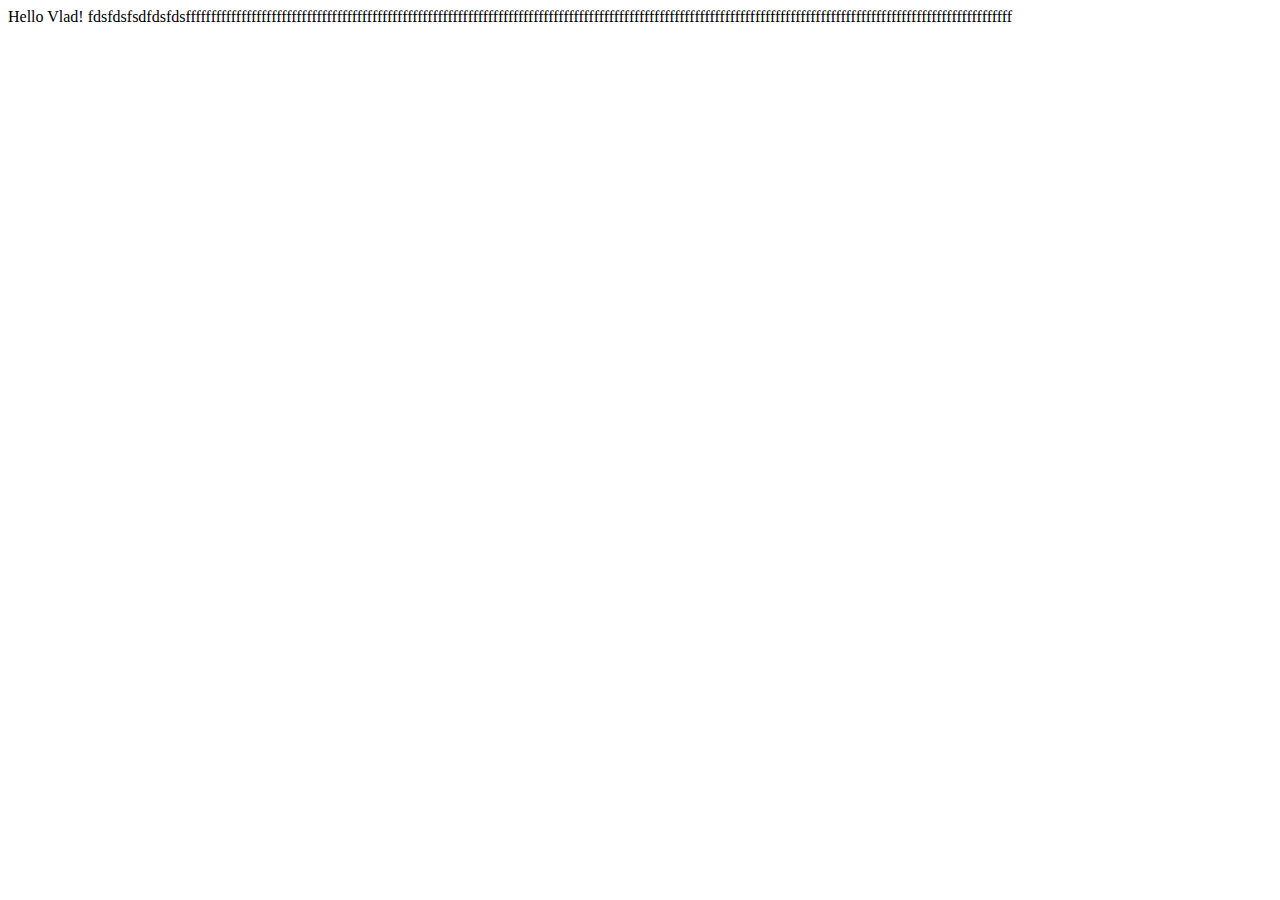
==== index.html @ d3f7b66d "Start" ====
<!DOCTYPE html>
<html lang="en">
  <head>
    <meta charset="UTF-8" />
    <meta name="viewport" content="width=device-width, initial-scale=1.0" />
    <title>Document</title>
  </head>
  <body>
    Hello Vlad!
    fdsfdsfsdfdsfdsffffffffffffffffffffffffffffffffffffffffffffffffffffffffffffffffffffffffffffffffffffffffffffffffffffffffffffffffffffffffffffffffffffffffffffffffffffffffffffffffffff
  </body>
</html>
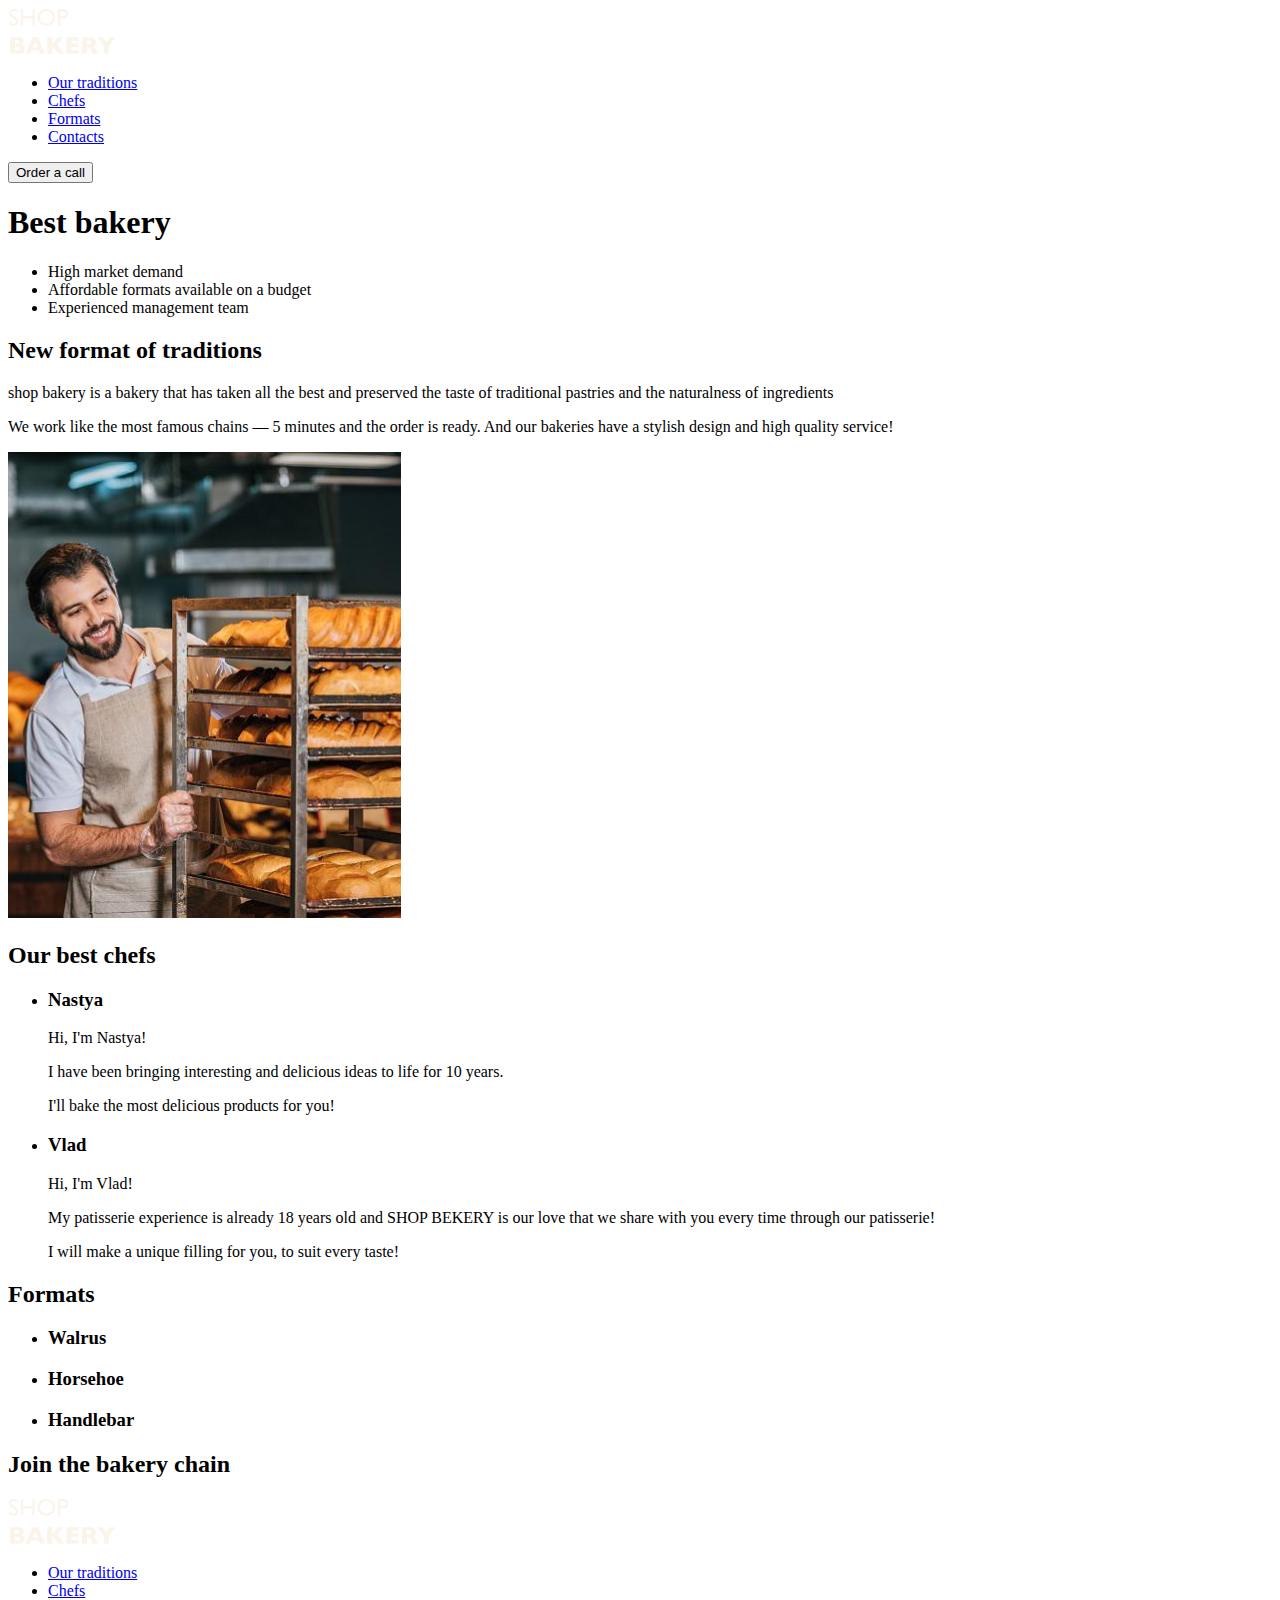
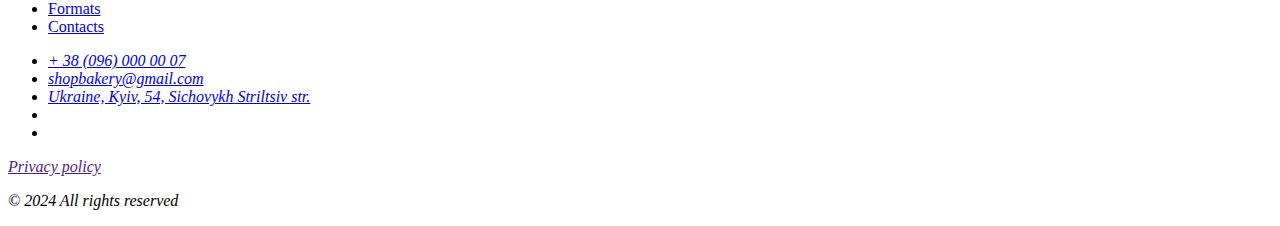
==== commit 48f437a8: "1" ====
--- a/index.html
+++ b/index.html
@@ -2,11 +2,145 @@
 <html lang="en">
   <head>
     <meta charset="UTF-8" />
+    <meta http-equiv="X-UA-Compatible" content="IE=edge" />
     <meta name="viewport" content="width=device-width, initial-scale=1.0" />
-    <title>Document</title>
+    <title>Best bakery</title>
   </head>
   <body>
-    Hello Vlad!
-    fdsfdsfsdfdsfdsffffffffffffffffffffffffffffffffffffffffffffffffffffffffffffffffffffffffffffffffffffffffffffffffffffffffffffffffffffffffffffffffffffffffffffffffffffffffffffffffffff
+    <header>
+      <nav>
+        <a href="#">
+          <img src="./images/logo.svg" alt="Best bakery logo" />
+        </a>
+        <ul>
+          <li><a href="#">Our traditions</a></li>
+          <li><a href="#">Chefs</a></li>
+          <li><a href="#">Formats</a></li>
+          <li><a href="#">Contacts</a></li>
+        </ul>
+      </nav>
+      <button type="button">Order a call</button>
+      <!-- Button order buy -->
+    </header>
+    <main>
+      <section>
+        <h1>Best bakery</h1>
+      </section>
+      <section>
+        <ul>
+          <li>High market demand</li>
+          <li>Affordable formats available on a budget</li>
+          <li>Experienced management team</li>
+        </ul>
+        <h2>New format of traditions</h2>
+        <p>
+          <span>shop bakery</span> is a bakery that has taken all the best and
+          preserved the taste of traditional pastries and the naturalness of
+          ingredients
+        </p>
+        <p>
+          We work like the most famous chains —
+          <span>5 minutes and the order is ready</span>. And our bakeries have a
+          stylish design and high quality service!
+        </p>
+        <img
+          src="./images/baker-man.jpg"
+          alt="A male baker looks at a loaf of bread "
+        />
+      </section>
+      <section>
+        <h2>Our best chefs</h2>
+        <ul>
+          <li>
+            <article>
+              <h3>Nastya</h3>
+              <p>Hi, I'm Nastya!</p>
+              <p>
+                I have been bringing interesting and delicious ideas to life for
+                10 years.
+              </p>
+              <p>I'll bake the most delicious products for you!</p>
+            </article>
+          </li>
+          <li>
+            <article>
+              <h3>Vlad</h3>
+              <p>Hi, I'm Vlad!</p>
+              <p>
+                My patisserie experience is already 18 years old and SHOP BEKERY
+                is our love that we share with you every time through our
+                patisserie!
+              </p>
+              <p>I will make a unique filling for you, to suit every taste!</p>
+            </article>
+          </li>
+        </ul>
+      </section>
+      <section>
+        <h2>Formats</h2>
+        <ul>
+          <li>
+            <article>
+              <h3>Walrus</h3>
+            </article>
+          </li>
+          <li>
+            <article>
+              <h3>Horsehoe</h3>
+            </article>
+          </li>
+          <li>
+            <article>
+              <h3>Handlebar</h3>
+            </article>
+          </li>
+        </ul>
+      </section>
+      <section>
+        <h2>Join the bakery chain</h2>
+      </section>
+      <!-- Maain info -->
+    </main>
+    <footer>
+      <nav>
+        <a href="#">
+          <img src="./images/logo.svg" alt="Best bakery logo" />
+        </a>
+        <ul>
+          <li><a href="#">Our traditions</a></li>
+          <li><a href="#">Chefs</a></li>
+          <li><a href="#">Formats</a></li>
+          <li><a href="#">Contacts</a></li>
+        </ul>
+      </nav>
+      <address>
+        <ul>
+          <li>
+            <a href="tel:+380960000007">+ 38 (096) 000 00 07</a>
+            <!-- tel:+380960000007 сразу звонит на єтот номер -->
+          </li>
+          <li>
+            <a href="mailto:shopbakery@gmail.com">shopbakery@gmail.com</a>
+          </li>
+          <li>
+            <a href="https://maps.app.goo.gl/fdj6jaTAyg9wfr3G6" target="_blank"
+              >Ukraine, Kyiv, 54, Sichovykh Striltsiv str.
+            </a>
+          </li>
+          <li>
+            <a href="#">
+              <!-- facebook -->
+            </a>
+          </li>
+          <li>
+            <a href="#">
+              <!-- Instagram -->
+            </a>
+          </li>
+        </ul>
+        <a href="" target="_blank">Privacy policy</a>
+        <p>© 2024 All rights reserved</p>
+      </address>
+    </footer>
   </body>
 </html>
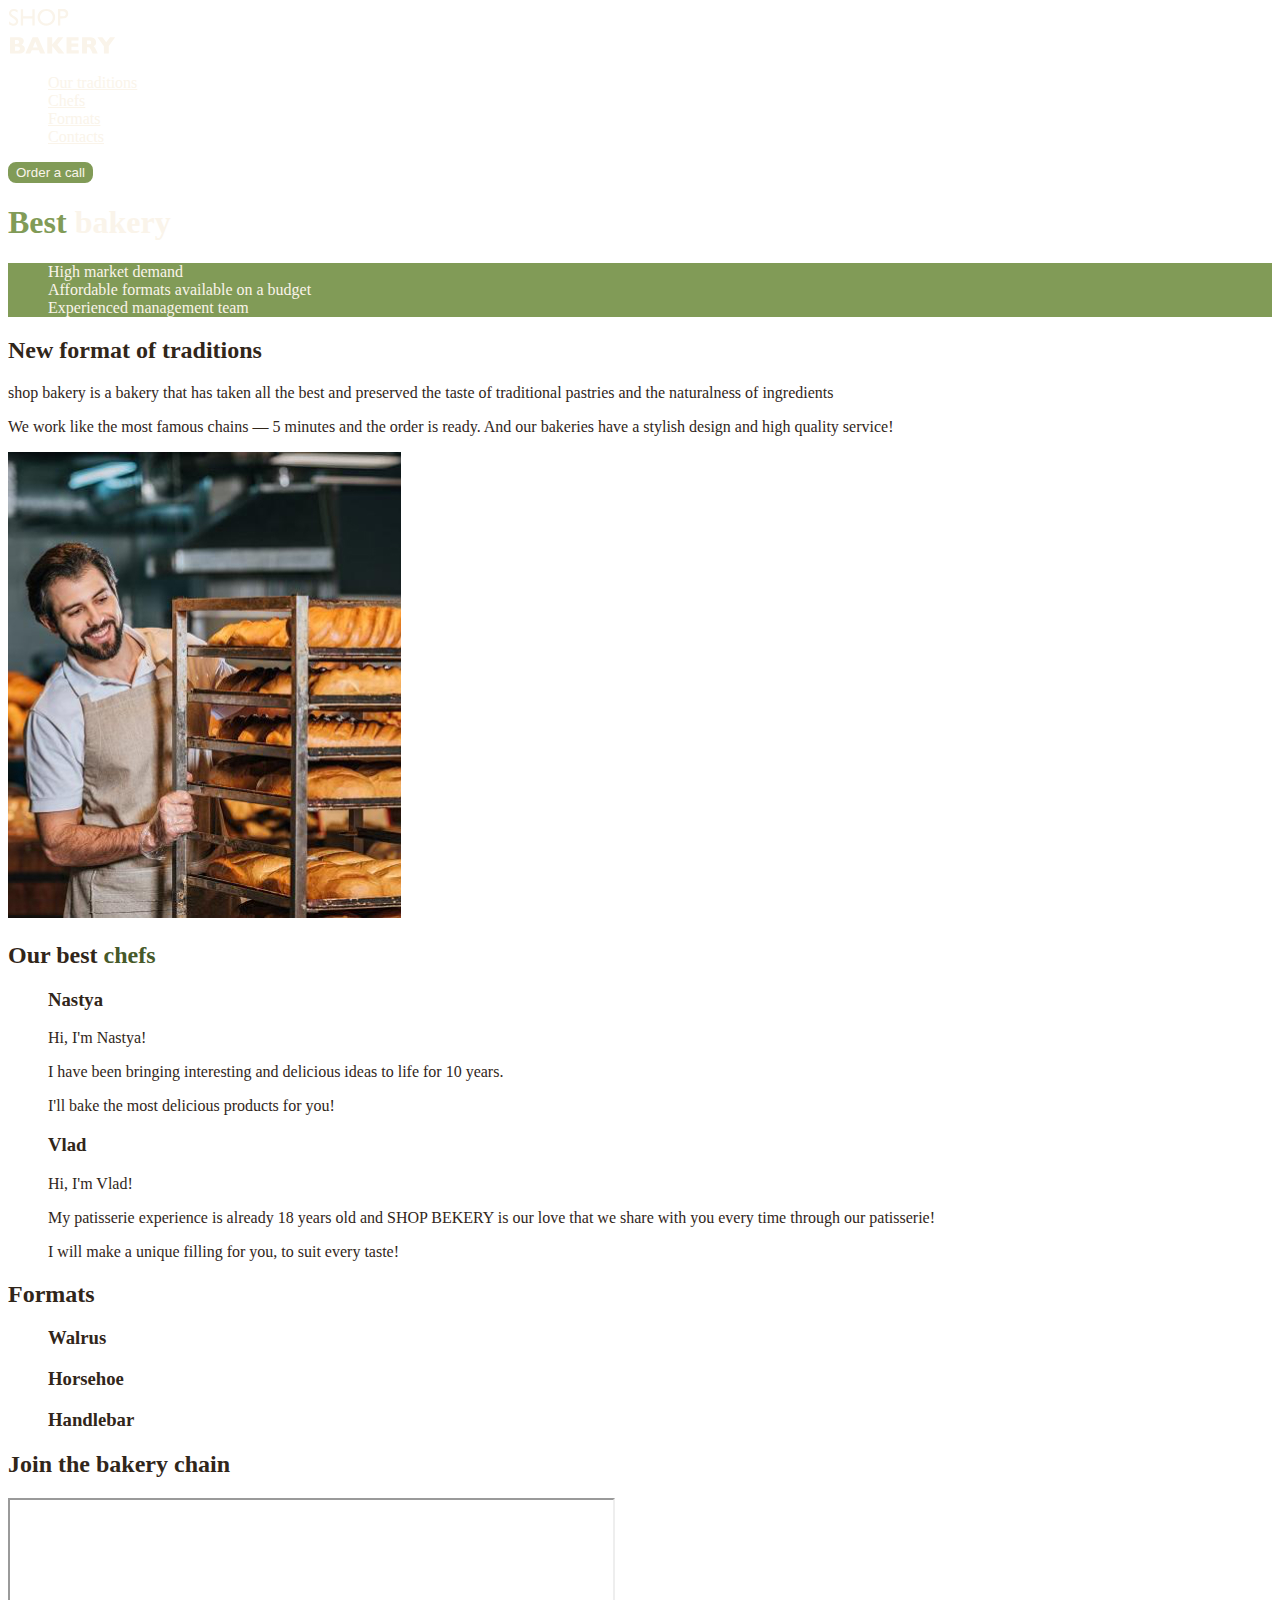
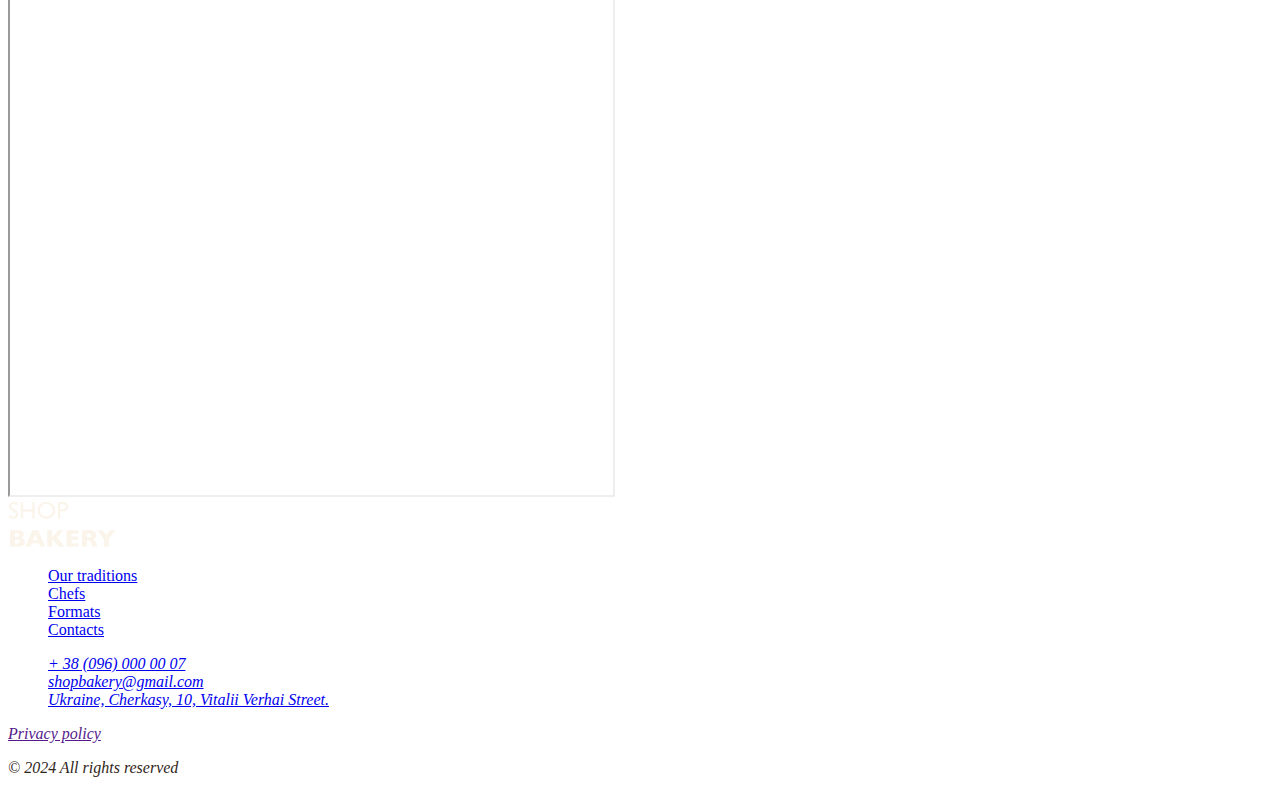
==== commit 9ff9bd15: "css/color" ====
--- a/index.html
+++ b/index.html
@@ -4,35 +4,44 @@
     <meta charset="UTF-8" />
     <meta http-equiv="X-UA-Compatible" content="IE=edge" />
     <meta name="viewport" content="width=device-width, initial-scale=1.0" />
+    <link rel="stylesheet" href="./css/styles.css" />
     <title>Best bakery</title>
   </head>
   <body>
     <header>
       <nav>
-        <a href="#">
+        <a href="/">
           <img src="./images/logo.svg" alt="Best bakery logo" />
         </a>
         <ul>
-          <li><a href="#">Our traditions</a></li>
-          <li><a href="#">Chefs</a></li>
-          <li><a href="#">Formats</a></li>
-          <li><a href="#">Contacts</a></li>
+          <li>
+            <a class="link" href="#traditions-section">Our traditions</a>
+          </li>
+          <li>
+            <a class="link" href="#chef-section">Chefs</a>
+          </li>
+          <li>
+            <a class="link" href="#formats-section">Formats</a>
+          </li>
+          <li>
+            <a class="link" href="#contact-section">Contacts</a>
+          </li>
         </ul>
       </nav>
-      <button type="button">Order a call</button>
+      <button type="button" class="button">Order a call</button>
       <!-- Button order buy -->
     </header>
     <main>
       <section>
-        <h1>Best bakery</h1>
+        <h1 class="hero-title"><span class="accent">Best</span> bakery</h1>
       </section>
-      <section>
-        <ul>
+      <section id="traditions-section">
+        <ul class="advanteges-list">
           <li>High market demand</li>
           <li>Affordable formats available on a budget</li>
           <li>Experienced management team</li>
         </ul>
-        <h2>New format of traditions</h2>
+        <h2 class="section-title">New format of traditions</h2>
         <p>
           <span>shop bakery</span> is a bakery that has taken all the best and
           preserved the taste of traditional pastries and the naturalness of
@@ -48,8 +57,10 @@
           alt="A male baker looks at a loaf of bread "
         />
       </section>
-      <section>
-        <h2>Our best chefs</h2>
+      <section id="chef-section">
+        <h2 class="section-title">
+          Our best <span class="accent">chefs</span>
+        </h2>
         <ul>
           <li>
             <article>
@@ -76,8 +87,8 @@
           </li>
         </ul>
       </section>
-      <section>
-        <h2>Formats</h2>
+      <section id="formats-section">
+        <h2 class="section-title">Formats</h2>
         <ul>
           <li>
             <article>
@@ -96,8 +107,16 @@
           </li>
         </ul>
       </section>
-      <section>
-        <h2>Join the bakery chain</h2>
+      <section id="contact-section">
+        <h2 class="section-title">Join the bakery chain</h2>
+        <iframe
+          src="https://www.google.com/maps/embed?pb=!1m18!1m12!1m3!1d1297.4601078081112!2d32.01552189050782!3d49.42932237635441!2m3!1f0!2f0!3f0!3m2!1i1024!2i768!4f13.1!3m3!1m2!1s0x40d14c6cf9648869%3A0x3b1de997a62ae93d!2zQmFrZXJ5INC_0LXQutCw0YDQvdGPLdC60LDQsifRj9GA0L3Rjw!5e0!3m2!1sru!2sua!4v1722512538686!5m2!1sru!2sua"
+          width="603"
+          height="595"
+          allowfullscreen=""
+          loading="lazy"
+          referrerpolicy="no-referrer-when-downgrade"
+        ></iframe>
       </section>
       <!-- Maain info -->
     </main>
@@ -123,8 +142,8 @@
             <a href="mailto:shopbakery@gmail.com">shopbakery@gmail.com</a>
           </li>
           <li>
-            <a href="https://maps.app.goo.gl/fdj6jaTAyg9wfr3G6" target="_blank"
-              >Ukraine, Kyiv, 54, Sichovykh Striltsiv str.
+            <a href="https://maps.app.goo.gl/RsKXzcXCrXNJucqU8" target="_blank"
+              >Ukraine, Cherkasy, 10, Vitalii Verhai Street.
             </a>
           </li>
           <li>
@@ -139,7 +158,7 @@
           </li>
         </ul>
         <a href="" target="_blank">Privacy policy</a>
-        <p>© 2024 All rights reserved</p>
+        <p>&copy; 2024 All rights reserved</p>
       </address>
     </footer>
   </body>
--- a/css/styles.css
+++ b/css/styles.css
@@ -0,0 +1,57 @@
+:root{
+    --color-primary-dark: #31261A;
+    --color-primary-light: #FAF4EA;
+    --color-brand-light: #819B57;
+    --color-brand-dark: #465929;
+}
+
+/* Base */
+body{
+    color: var(--color-primary-dark);
+}
+
+ul{
+    list-style-type: none;
+}
+
+/* Button */
+.button{
+    border-radius: 8px;
+    border: 2px solid var(--color-brand-light);
+    background-color: var(--color-brand-light);
+    color: var(--color-primary-light);
+    cursor: pointer;
+}
+
+.button:hover {
+    background-color: transparent;
+    color: var(--color-brand-dark);
+}
+
+/* Link */
+.link{
+    color: var(--color-primary-light);;
+}
+
+.link:hover {
+    color: var(--color-brand-light);
+}
+
+/* Hero section */
+.hero-title{
+    color: var(--color-primary-light);;
+}
+
+.hero-title .accent{
+    color: var(--color-brand-light);
+}
+
+/* Advantages section */
+.advanteges-list{
+    color: var(--color-primary-light);;
+    background-color: var(--color-brand-light);
+}
+
+.section-title .accent{
+    color: var(--color-brand-dark);
+}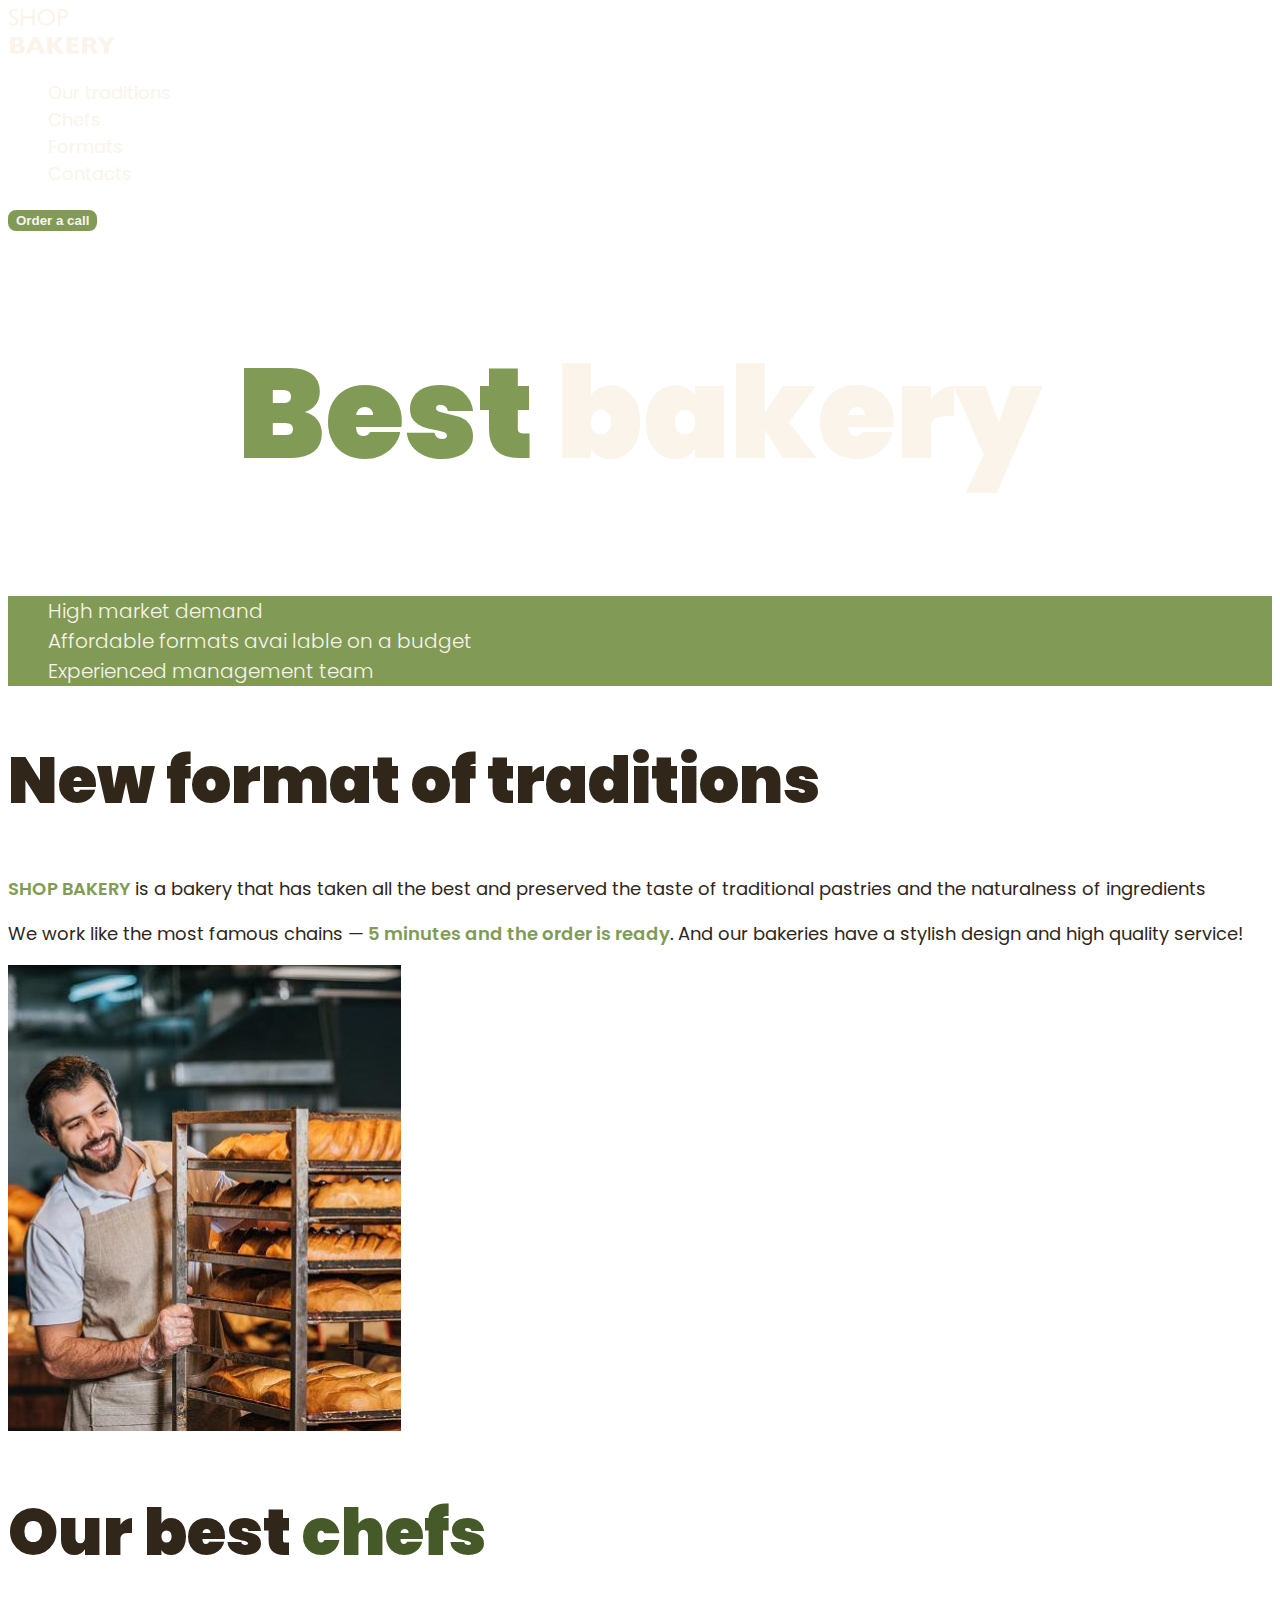
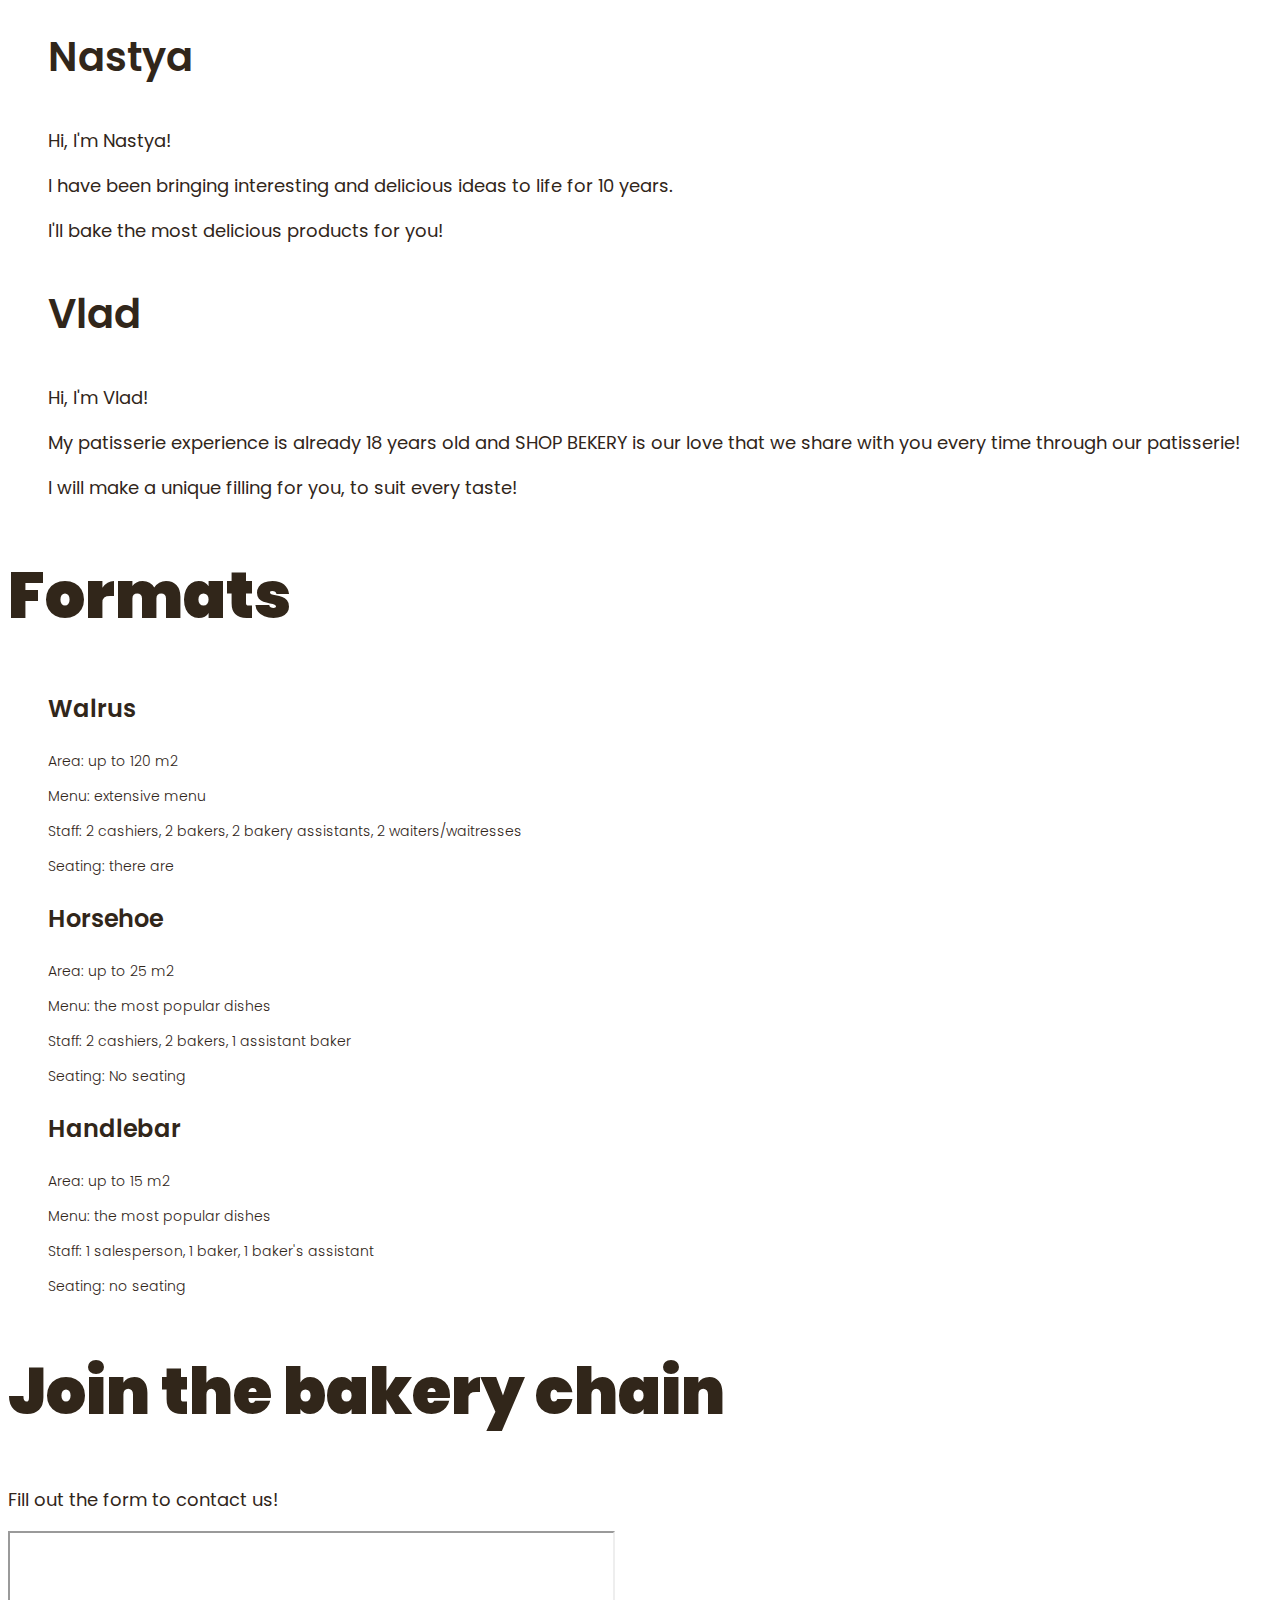
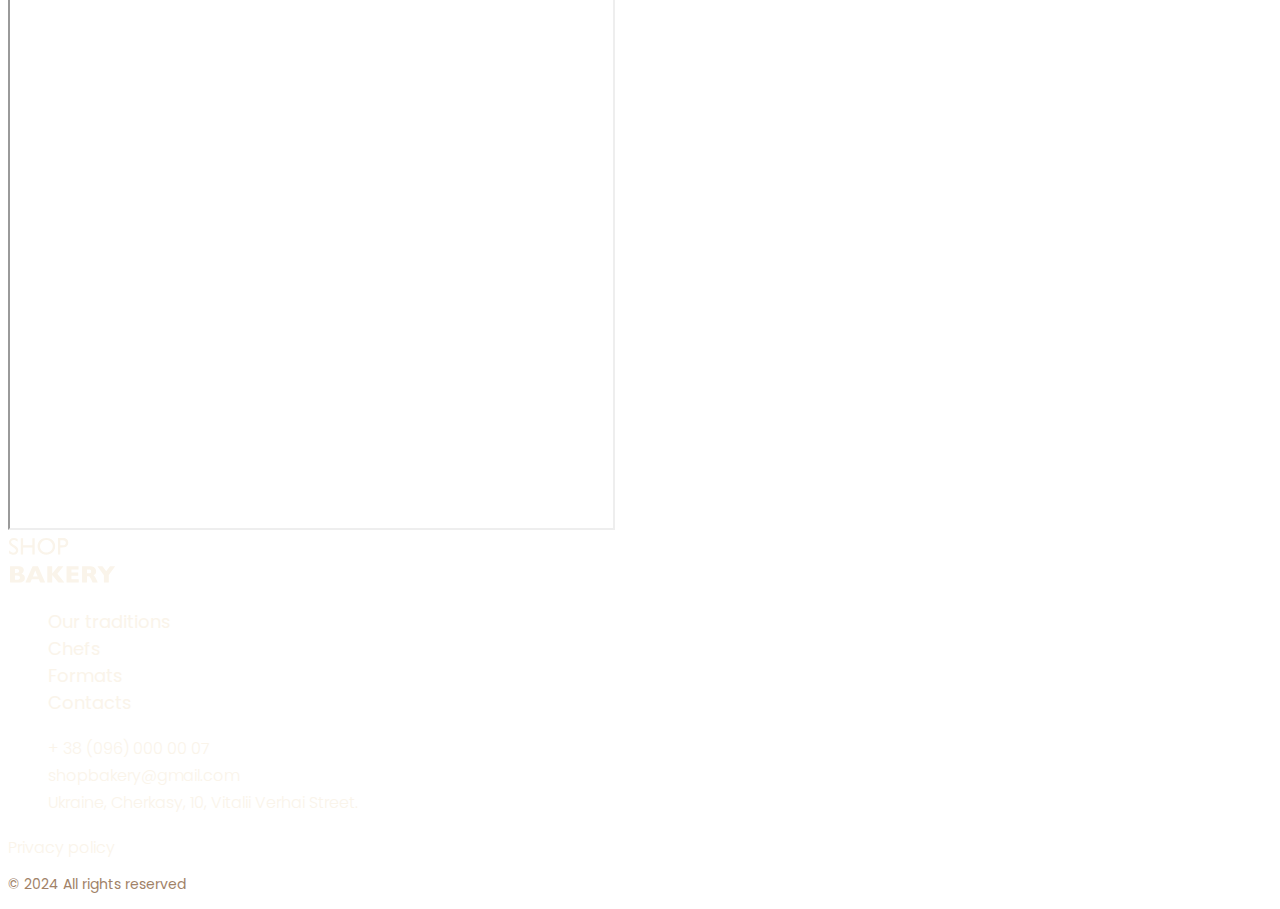
==== commit 19ac37ea: "5" ====
--- a/index.html
+++ b/index.html
@@ -17,9 +17,7 @@
           <li>
             <a class="link" href="#traditions-section">Our traditions</a>
           </li>
-          <li>
-            <a class="link" href="#chef-section">Chefs</a>
-          </li>
+          <li><a class="link" href="#chef-section">Chefs</a></li>
           <li>
             <a class="link" href="#formats-section">Formats</a>
           </li>
@@ -37,20 +35,22 @@
       </section>
       <section id="traditions-section">
         <ul class="advanteges-list">
-          <li>High market demand</li>
-          <li>Affordable formats available on a budget</li>
-          <li>Experienced management team</li>
+          <li class="advanteges-item">High market demand</li>
+          <li class="advanteges-item">
+            Affordable formats avai lable on a budget
+          </li>
+          <li class="advanteges-item">Experienced management team</li>
         </ul>
         <h2 class="section-title">New format of traditions</h2>
-        <p>
-          <span>shop bakery</span> is a bakery that has taken all the best and
-          preserved the taste of traditional pastries and the naturalness of
-          ingredients
+        <p class="traditions-text">
+          <span class="brand-color-text uppercase">Shop bakery</span> is a
+          bakery that has taken all the best and preserved the taste of
+          traditional pastries and the naturalness of ingredients
         </p>
-        <p>
+        <p class="traditions-text">
           We work like the most famous chains —
-          <span>5 minutes and the order is ready</span>. And our bakeries have a
-          stylish design and high quality service!
+          <span class="brand-color-text">5 minutes and the order is ready</span
+          >. And our bakeries have a stylish design and high quality service!
         </p>
         <img
           src="./images/baker-man.jpg"
@@ -64,7 +64,7 @@
         <ul>
           <li>
             <article>
-              <h3>Nastya</h3>
+              <h3 class="chefs-title">Nastya</h3>
               <p>Hi, I'm Nastya!</p>
               <p>
                 I have been bringing interesting and delicious ideas to life for
@@ -75,7 +75,7 @@
           </li>
           <li>
             <article>
-              <h3>Vlad</h3>
+              <h3 class="chefs-title">Vlad</h3>
               <p>Hi, I'm Vlad!</p>
               <p>
                 My patisserie experience is already 18 years old and SHOP BEKERY
@@ -92,23 +92,45 @@
         <ul>
           <li>
             <article>
-              <h3>Walrus</h3>
+              <h3 class="format-title">Walrus</h3>
+              <div class="format-text">
+                <p>Area: up to 120 m2</p>
+                <p>Menu: extensive menu</p>
+                <p>
+                  Staff: 2 cashiers, 2 bakers, 2 bakery assistants, 2
+                  waiters/waitresses
+                </p>
+                <p>Seating: there are</p>
+              </div>
             </article>
           </li>
           <li>
             <article>
-              <h3>Horsehoe</h3>
+              <h3 class="format-title">Horsehoe</h3>
+              <div class="format-text">
+                <p>Area: up to 25 m2</p>
+                <p>Menu: the most popular dishes</p>
+                <p>Staff: 2 cashiers, 2 bakers, 1 assistant baker</p>
+                <p>Seating: No seating</p>
+              </div>
             </article>
           </li>
           <li>
             <article>
-              <h3>Handlebar</h3>
+              <h3 class="format-title">Handlebar</h3>
+              <div class="format-text">
+                <p>Area: up to 15 m2</p>
+                <p>Menu: the most popular dishes</p>
+                <p>Staff: 1 salesperson, 1 baker, 1 baker's assistant</p>
+                <p>Seating: no seating</p>
+              </div>
             </article>
           </li>
         </ul>
       </section>
       <section id="contact-section">
         <h2 class="section-title">Join the bakery chain</h2>
+        <p>Fill out the form to contact us!</p>
         <iframe
           src="https://www.google.com/maps/embed?pb=!1m18!1m12!1m3!1d1297.4601078081112!2d32.01552189050782!3d49.42932237635441!2m3!1f0!2f0!3f0!3m2!1i1024!2i768!4f13.1!3m3!1m2!1s0x40d14c6cf9648869%3A0x3b1de997a62ae93d!2zQmFrZXJ5INC_0LXQutCw0YDQvdGPLdC60LDQsifRj9GA0L3Rjw!5e0!3m2!1sru!2sua!4v1722512538686!5m2!1sru!2sua"
           width="603"
@@ -126,24 +148,32 @@
           <img src="./images/logo.svg" alt="Best bakery logo" />
         </a>
         <ul>
-          <li><a href="#">Our traditions</a></li>
-          <li><a href="#">Chefs</a></li>
-          <li><a href="#">Formats</a></li>
-          <li><a href="#">Contacts</a></li>
+          <li><a class="link" href="#traditions-section">Our traditions</a></li>
+          <li><a class="link" href="#chef-section">Chefs</a></li>
+          <li><a class="link" href="#formats-section">Formats</a></li>
+          <li><a class="link" href="#contact-section">Contacts</a></li>
         </ul>
       </nav>
       <address>
         <ul>
           <li>
-            <a href="tel:+380960000007">+ 38 (096) 000 00 07</a>
+            <a class="address-link" href="tel:+380960000007"
+              >+ 38 (096) 000 00 07</a
+            >
             <!-- tel:+380960000007 сразу звонит на єтот номер -->
           </li>
           <li>
-            <a href="mailto:shopbakery@gmail.com">shopbakery@gmail.com</a>
+            <a class="address-link" href="mailto:shopbakery@gmail.com"
+              >shopbakery@gmail.com</a
+            >
           </li>
           <li>
-            <a href="https://maps.app.goo.gl/RsKXzcXCrXNJucqU8" target="_blank"
-              >Ukraine, Cherkasy, 10, Vitalii Verhai Street.
+            <a
+              class="address-link"
+              href="https://maps.app.goo.gl/RsKXzcXCrXNJucqU8"
+              target="_blank"
+            >
+              Ukraine, Cherkasy, 10, Vitalii Verhai Street.
             </a>
           </li>
           <li>
@@ -157,8 +187,8 @@
             </a>
           </li>
         </ul>
-        <a href="" target="_blank">Privacy policy</a>
-        <p>&copy; 2024 All rights reserved</p>
+        <a class="address-link" href="" target="_blank">Privacy policy</a>
+        <p class="address-copyright">&copy; 2024 All rights reserved</p>
       </address>
     </footer>
   </body>
--- a/css/styles.css
+++ b/css/styles.css
@@ -1,13 +1,54 @@
+@font-face {
+    font-display: swap;
+    font-family: 'Poppins';
+    font-weight: 300;
+    src: url('../fonts/poppins-v21-latin-300.woff2') format('woff2'),
+    url('../fonts/poppins-v21-latin-300.ttf') format('truetype');
+}
+
+@font-face {
+    font-display: swap;
+    font-family: 'Poppins';
+    font-weight: 400;
+    src: url('../fonts/poppins-v21-latin-regular.woff2') format('woff2'),
+    url('../fonts/poppins-v21-latin-regular.ttf') format('truetype');
+}
+
+@font-face {
+    font-display: swap;
+    font-family: 'Poppins';
+    font-weight: 600;
+    src: url('../fonts/poppins-v21-latin-600.woff2') format('woff2'),
+    url('../fonts/poppins-v21-latin-600.ttf') format('truetype');
+}
+
+@font-face {
+    font-display: swap;
+    font-family: 'Poppins';
+    font-weight: 900;
+    src: url('../fonts/poppins-v21-latin-900.woff2') format('woff2'),
+    url('../fonts/poppins-v21-latin-900.ttf') format('truetype');
+}
+
 :root{
     --color-primary-dark: #31261A;
     --color-primary-light: #FAF4EA;
     --color-brand-light: #819B57;
     --color-brand-dark: #465929;
+    --color-brown-light: #A18268;
 }
 
 /* Base */
 body{
     color: var(--color-primary-dark);
+    font-family: Poppins, sans-serif;
+    font-size: 18px;
+    font-weight: 400;
+    line-height: 1.5;
+}
+
+address{
+    font-style: normal;
 }
 
 ul{
@@ -17,6 +58,7 @@
 /* Button */
 .button{
     border-radius: 8px;
+    font-weight: 600;
     border: 2px solid var(--color-brand-light);
     background-color: var(--color-brand-light);
     color: var(--color-primary-light);
@@ -30,16 +72,21 @@
 
 /* Link */
 .link{
-    color: var(--color-primary-light);;
+    text-decoration: none;
+    color: var(--color-primary-light);
 }
 
 .link:hover {
     color: var(--color-brand-light);
+    font-weight: 600;
 }
 
 /* Hero section */
 .hero-title{
-    color: var(--color-primary-light);;
+    color: var(--color-primary-light);
+    font-weight: 900;
+    text-align: center;
+    font-size: 128px;
 }
 
 .hero-title .accent{
@@ -48,10 +95,67 @@
 
 /* Advantages section */
 .advanteges-list{
-    color: var(--color-primary-light);;
+    color: var(--color-primary-light);
     background-color: var(--color-brand-light);
+}
+
+.advanteges-item{
+    font-weight: 300;
+    font-size: 20px;
+}
+
+.section-title{
+    font-size: 64px;
+    font-weight: 900;
+    line-height: 1.3;
 }
 
 .section-title .accent{
     color: var(--color-brand-dark);
+}
+
+.traditions-text .brand-color-text{
+    color: var(--color-brand-light);
+    font-weight: 600;
+}
+
+.traditions-text .brand-color-text.uppercase {
+    text-transform: uppercase;
+}
+
+/* Chefs section */
+
+.chefs-title{
+    font-weight: 600;
+    font-size: 40px;
+}
+
+/* Formats-section */
+
+.format-title{
+    font-weight: 600;
+    font-size: 24px;
+}
+
+.format-text{
+    font-weight: 300;
+    font-size: 14px;
+}
+
+/* Footer */
+
+.address-link{
+    font-weight: 300;
+    font-size: 16px;
+    color: var(--color-primary-light);
+    text-decoration: none;
+}
+
+.address-link:hover {
+    color: var(--color-brand-light);
+}
+
+.address-copyright{
+    font-size: 14px;
+    color: var(--color-brown-light);
 }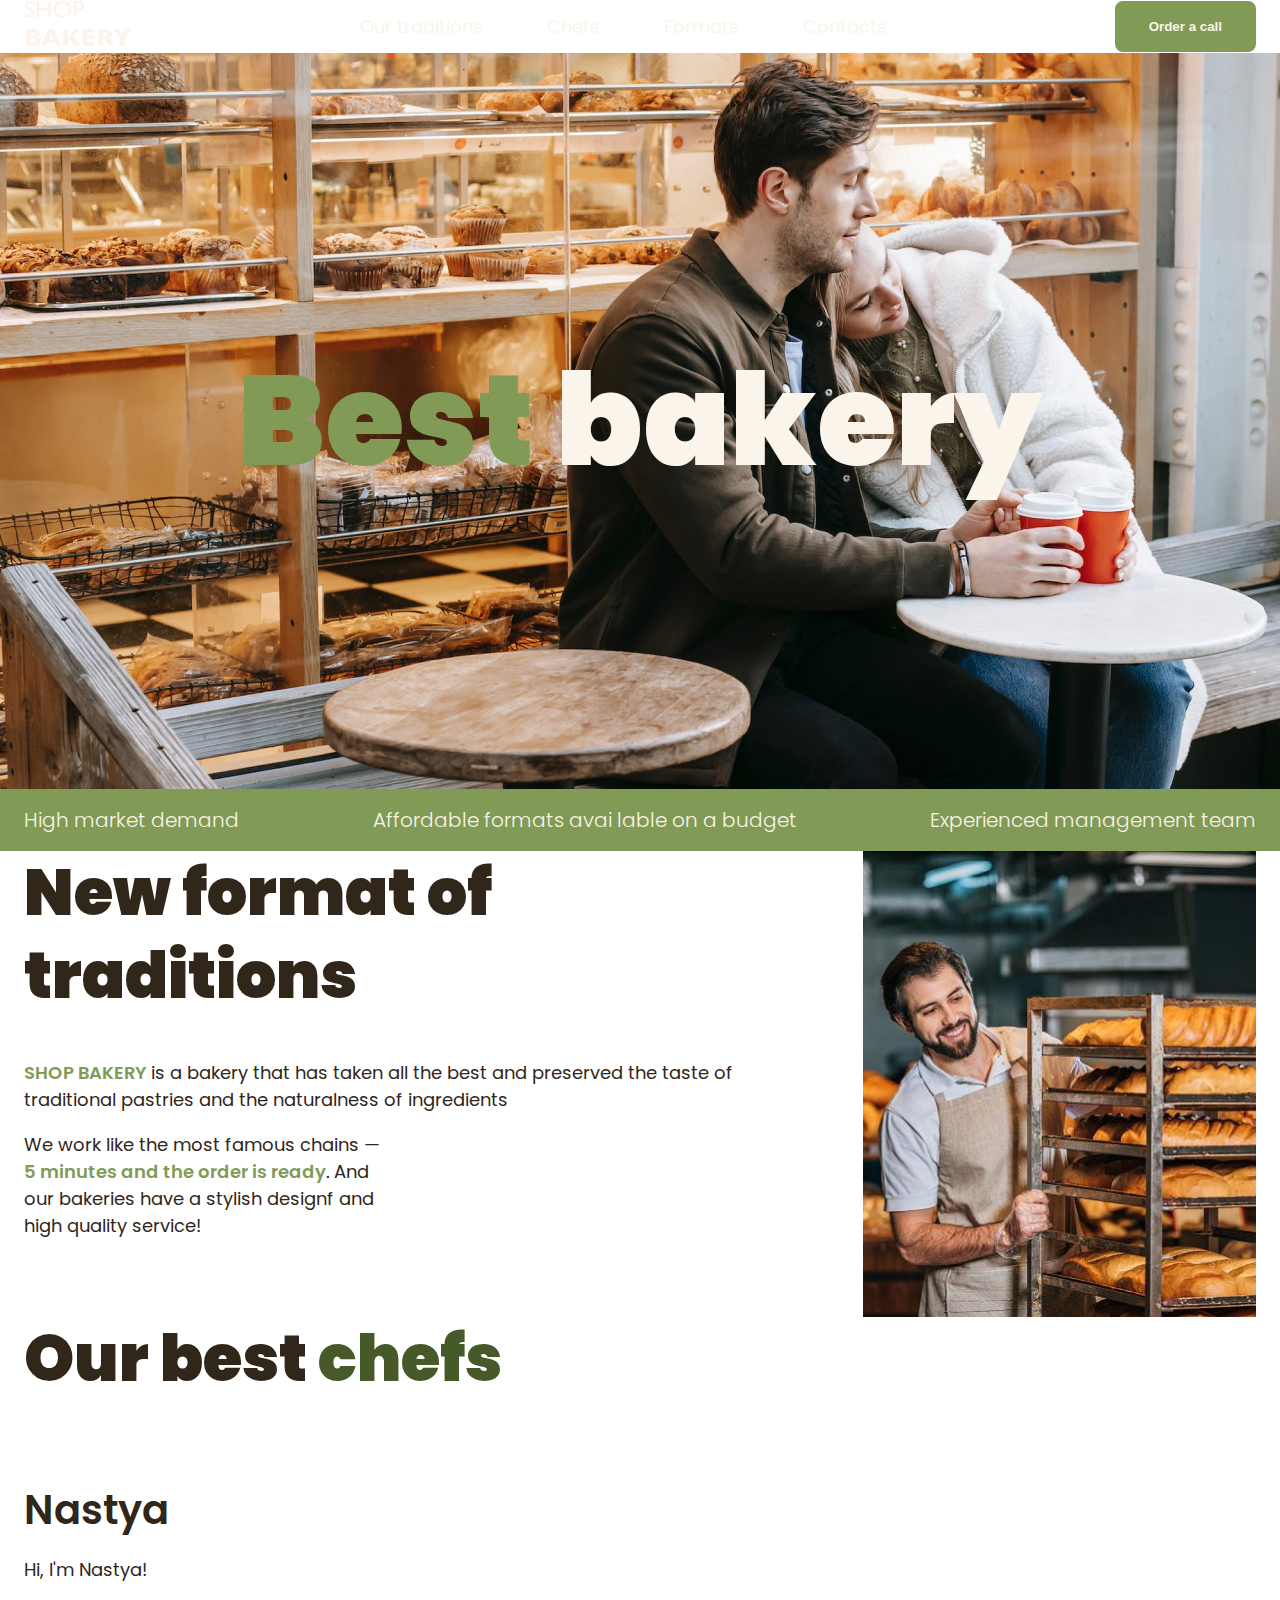
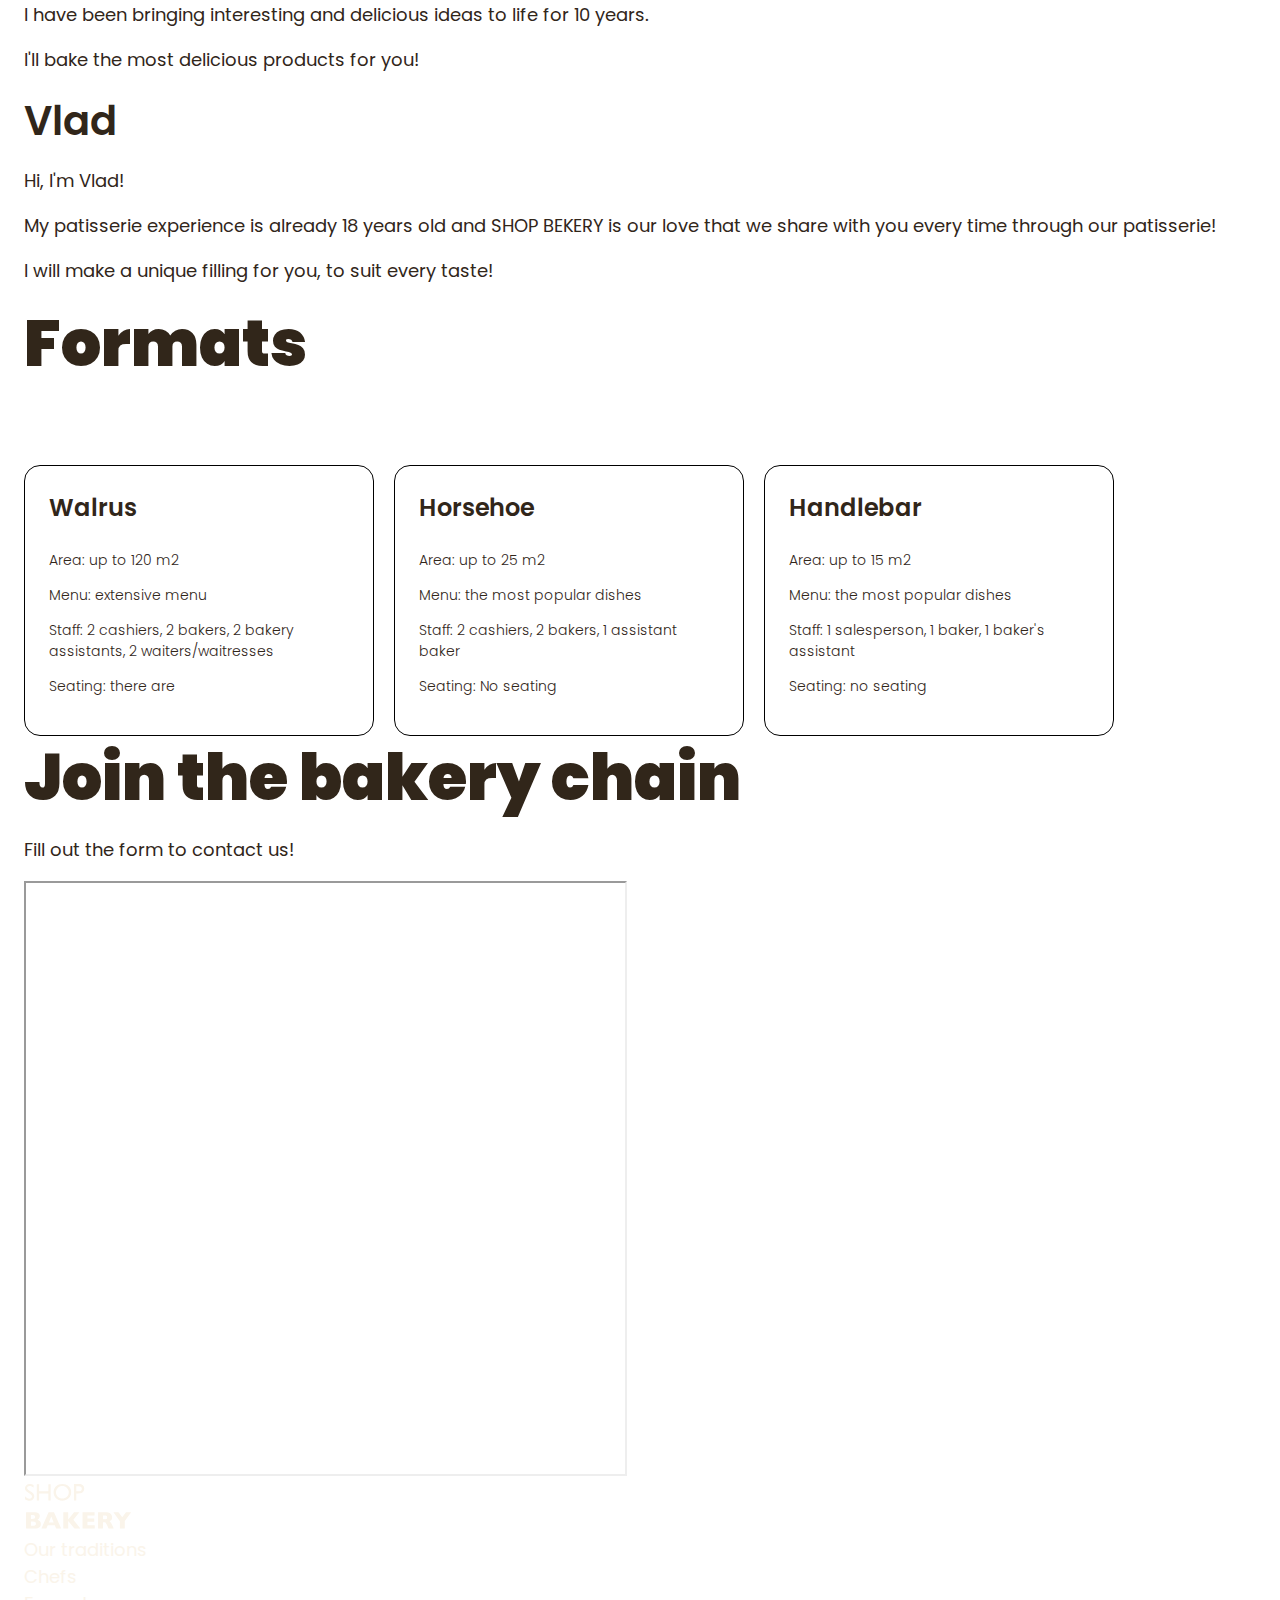
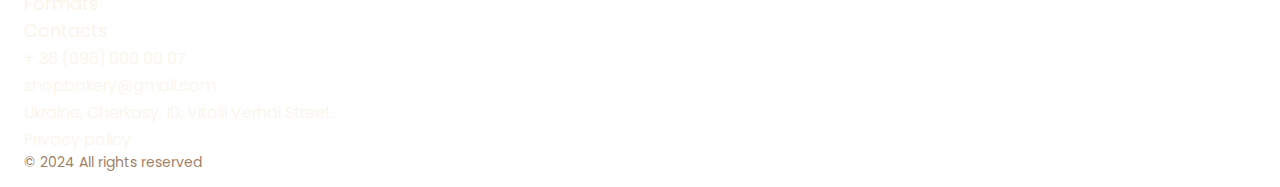
==== commit ab585a57: "8" ====
--- a/index.html
+++ b/index.html
@@ -9,187 +9,220 @@
   </head>
   <body>
     <header>
-      <nav>
-        <a href="/">
-          <img src="./images/logo.svg" alt="Best bakery logo" />
-        </a>
-        <ul>
-          <li>
-            <a class="link" href="#traditions-section">Our traditions</a>
-          </li>
-          <li><a class="link" href="#chef-section">Chefs</a></li>
-          <li>
-            <a class="link" href="#formats-section">Formats</a>
-          </li>
-          <li>
-            <a class="link" href="#contact-section">Contacts</a>
-          </li>
-        </ul>
-      </nav>
-      <button type="button" class="button">Order a call</button>
+      <div class="container">
+        <div class="header-container">
+          <nav class="header-nav">
+            <a href="/">
+              <img src="./images/logo.svg" alt="Best bakery logo" />
+            </a>
+            <ul class="header-menu">
+              <li>
+                <a class="link" href="#traditions-section">Our traditions</a>
+              </li>
+              <li><a class="link" href="#chef-section">Chefs</a></li>
+              <li>
+                <a class="link" href="#formats-section">Formats</a>
+              </li>
+              <li>
+                <a class="link" href="#contact-section">Contacts</a>
+              </li>
+            </ul>
+          </nav>
+          <button type="button" class="button">Order a call</button>
+        </div>
+      </div>
       <!-- Button order buy -->
     </header>
     <main>
-      <section>
-        <h1 class="hero-title"><span class="accent">Best</span> bakery</h1>
-      </section>
-      <section id="traditions-section">
-        <ul class="advanteges-list">
-          <li class="advanteges-item">High market demand</li>
-          <li class="advanteges-item">
-            Affordable formats avai lable on a budget
-          </li>
-          <li class="advanteges-item">Experienced management team</li>
-        </ul>
-        <h2 class="section-title">New format of traditions</h2>
-        <p class="traditions-text">
-          <span class="brand-color-text uppercase">Shop bakery</span> is a
-          bakery that has taken all the best and preserved the taste of
-          traditional pastries and the naturalness of ingredients
-        </p>
-        <p class="traditions-text">
-          We work like the most famous chains —
-          <span class="brand-color-text">5 minutes and the order is ready</span
-          >. And our bakeries have a stylish design and high quality service!
-        </p>
-        <img
-          src="./images/baker-man.jpg"
-          alt="A male baker looks at a loaf of bread "
-        />
-      </section>
-      <section id="chef-section">
-        <h2 class="section-title">
-          Our best <span class="accent">chefs</span>
-        </h2>
-        <ul>
-          <li>
-            <article>
-              <h3 class="chefs-title">Nastya</h3>
-              <p>Hi, I'm Nastya!</p>
-              <p>
-                I have been bringing interesting and delicious ideas to life for
-                10 years.
+      <section class="hero-section">
+        <div class="container">
+          <h1 class="hero-title"><span class="accent">Best</span> bakery</h1>
+        </div>
+      </section>
+      <section class="traditions-section section" id="traditions-section">
+        <section class="advanteges-section">
+          <div class="container">
+            <h2 class="visually-hidden">Our advantages</h2>
+            <ul class="advanteges-list">
+              <li class="advanteges-item">High market demand</li>
+              <li class="advanteges-item">
+                Affordable formats avai lable on a budget
+              </li>
+              <li class="advanteges-item">Experienced management team</li>
+            </ul>
+          </div>
+        </section>
+        <div class="container">
+          <div class="traditions-container">
+            <div class="tradition-content">
+              <h2 class="tradition-title section-title">
+                New format of traditions
+              </h2>
+              <p class="traditions-text">
+                <span class="brand-color-text uppercase">Shop bakery</span> is a
+                bakery that has taken all the best and preserved the taste of
+                traditional pastries and the naturalness of ingredients
               </p>
-              <p>I'll bake the most delicious products for you!</p>
-            </article>
-          </li>
-          <li>
-            <article>
-              <h3 class="chefs-title">Vlad</h3>
-              <p>Hi, I'm Vlad!</p>
-              <p>
-                My patisserie experience is already 18 years old and SHOP BEKERY
-                is our love that we share with you every time through our
-                patisserie!
+              <p class="traditions-text limited">
+                We work like the most famous chains —
+                <span class="brand-color-text"
+                  >5 minutes and the order is ready</span
+                >. And our bakeries have a stylish designf and high quality
+                service!
               </p>
-              <p>I will make a unique filling for you, to suit every taste!</p>
-            </article>
-          </li>
-        </ul>
-      </section>
-      <section id="formats-section">
-        <h2 class="section-title">Formats</h2>
-        <ul>
-          <li>
-            <article>
-              <h3 class="format-title">Walrus</h3>
-              <div class="format-text">
-                <p>Area: up to 120 m2</p>
-                <p>Menu: extensive menu</p>
+            </div>
+            <img
+              src="./images/baker-man.jpg"
+              alt="A male baker looks at a loaf of bread "
+            />
+          </div>
+        </div>
+      </section>
+      <section class="section" id="chef-section">
+        <div class="container">
+          <h2 class="chef-title section-title">
+            Our best <span class="accent">chefs</span>
+          </h2>
+          <ul>
+            <li>
+              <article>
+                <h3 class="chefs-title">Nastya</h3>
+                <p>Hi, I'm Nastya!</p>
                 <p>
-                  Staff: 2 cashiers, 2 bakers, 2 bakery assistants, 2
-                  waiters/waitresses
+                  I have been bringing interesting and delicious ideas to life
+                  for 10 years.
                 </p>
-                <p>Seating: there are</p>
-              </div>
-            </article>
-          </li>
-          <li>
-            <article>
-              <h3 class="format-title">Horsehoe</h3>
-              <div class="format-text">
-                <p>Area: up to 25 m2</p>
-                <p>Menu: the most popular dishes</p>
-                <p>Staff: 2 cashiers, 2 bakers, 1 assistant baker</p>
-                <p>Seating: No seating</p>
-              </div>
-            </article>
-          </li>
-          <li>
-            <article>
-              <h3 class="format-title">Handlebar</h3>
-              <div class="format-text">
-                <p>Area: up to 15 m2</p>
-                <p>Menu: the most popular dishes</p>
-                <p>Staff: 1 salesperson, 1 baker, 1 baker's assistant</p>
-                <p>Seating: no seating</p>
-              </div>
-            </article>
-          </li>
-        </ul>
-      </section>
-      <section id="contact-section">
-        <h2 class="section-title">Join the bakery chain</h2>
-        <p>Fill out the form to contact us!</p>
-        <iframe
-          src="https://www.google.com/maps/embed?pb=!1m18!1m12!1m3!1d1297.4601078081112!2d32.01552189050782!3d49.42932237635441!2m3!1f0!2f0!3f0!3m2!1i1024!2i768!4f13.1!3m3!1m2!1s0x40d14c6cf9648869%3A0x3b1de997a62ae93d!2zQmFrZXJ5INC_0LXQutCw0YDQvdGPLdC60LDQsifRj9GA0L3Rjw!5e0!3m2!1sru!2sua!4v1722512538686!5m2!1sru!2sua"
-          width="603"
-          height="595"
-          allowfullscreen=""
-          loading="lazy"
-          referrerpolicy="no-referrer-when-downgrade"
-        ></iframe>
+                <p>I'll bake the most delicious products for you!</p>
+              </article>
+            </li>
+            <li>
+              <article>
+                <h3 class="chefs-title">Vlad</h3>
+                <p>Hi, I'm Vlad!</p>
+                <p>
+                  My patisserie experience is already 18 years old and SHOP
+                  BEKERY is our love that we share with you every time through
+                  our patisserie!
+                </p>
+                <p>
+                  I will make a unique filling for you, to suit every taste!
+                </p>
+              </article>
+            </li>
+          </ul>
+        </div>
+      </section>
+      <section class="section" id="formats-section">
+        <div class="container">
+          <h2 class="formats-title section-title">Formats</h2>
+          <ul class="formats-list">
+            <li class="formats-item">
+              <article class="format-card">
+                <h3 class="format-title">Walrus</h3>
+                <div class="format-text">
+                  <p>Area: up to 120 m2</p>
+                  <p>Menu: extensive menu</p>
+                  <p>
+                    Staff: 2 cashiers, 2 bakers, 2 bakery assistants, 2
+                    waiters/waitresses
+                  </p>
+                  <p>Seating: there are</p>
+                </div>
+              </article>
+            </li>
+            <li class="formats-item">
+              <article class="format-card">
+                <h3 class="format-title">Horsehoe</h3>
+                <div class="format-text">
+                  <p>Area: up to 25 m2</p>
+                  <p>Menu: the most popular dishes</p>
+                  <p>Staff: 2 cashiers, 2 bakers, 1 assistant baker</p>
+                  <p>Seating: No seating</p>
+                </div>
+              </article>
+            </li>
+            <li class="formats-item">
+              <article class="format-card">
+                <h3 class="format-title">Handlebar</h3>
+                <div class="format-text">
+                  <p>Area: up to 15 m2</p>
+                  <p>Menu: the most popular dishes</p>
+                  <p>Staff: 1 salesperson, 1 baker, 1 baker's assistant</p>
+                  <p>Seating: no seating</p>
+                </div>
+              </article>
+            </li>
+          </ul>
+        </div>
+      </section>
+      <section class="section" id="contact-section">
+        <div class="container">
+          <h2 class="contact-title section-title">Join the bakery chain</h2>
+          <p>Fill out the form to contact us!</p>
+          <iframe
+            src="https://www.google.com/maps/embed?pb=!1m18!1m12!1m3!1d1297.4601078081112!2d32.01552189050782!3d49.42932237635441!2m3!1f0!2f0!3f0!3m2!1i1024!2i768!4f13.1!3m3!1m2!1s0x40d14c6cf9648869%3A0x3b1de997a62ae93d!2zQmFrZXJ5INC_0LXQutCw0YDQvdGPLdC60LDQsifRj9GA0L3Rjw!5e0!3m2!1sru!2sua!4v1722512538686!5m2!1sru!2sua"
+            width="603"
+            height="595"
+            allowfullscreen=""
+            loading="lazy"
+            referrerpolicy="no-referrer-when-downgrade"
+          ></iframe>
+        </div>
       </section>
       <!-- Maain info -->
     </main>
     <footer>
-      <nav>
-        <a href="#">
-          <img src="./images/logo.svg" alt="Best bakery logo" />
-        </a>
-        <ul>
-          <li><a class="link" href="#traditions-section">Our traditions</a></li>
-          <li><a class="link" href="#chef-section">Chefs</a></li>
-          <li><a class="link" href="#formats-section">Formats</a></li>
-          <li><a class="link" href="#contact-section">Contacts</a></li>
-        </ul>
-      </nav>
-      <address>
-        <ul>
-          <li>
-            <a class="address-link" href="tel:+380960000007"
-              >+ 38 (096) 000 00 07</a
-            >
-            <!-- tel:+380960000007 сразу звонит на єтот номер -->
-          </li>
-          <li>
-            <a class="address-link" href="mailto:shopbakery@gmail.com"
-              >shopbakery@gmail.com</a
-            >
-          </li>
-          <li>
-            <a
-              class="address-link"
-              href="https://maps.app.goo.gl/RsKXzcXCrXNJucqU8"
-              target="_blank"
-            >
-              Ukraine, Cherkasy, 10, Vitalii Verhai Street.
-            </a>
-          </li>
-          <li>
-            <a href="#">
-              <!-- facebook -->
-            </a>
-          </li>
-          <li>
-            <a href="#">
-              <!-- Instagram -->
-            </a>
-          </li>
-        </ul>
-        <a class="address-link" href="" target="_blank">Privacy policy</a>
-        <p class="address-copyright">&copy; 2024 All rights reserved</p>
-      </address>
+      <div class="container">
+        <nav>
+          <a href="#">
+            <img src="./images/logo.svg" alt="Best bakery logo" />
+          </a>
+          <ul>
+            <li>
+              <a class="link" href="#traditions-section">Our traditions</a>
+            </li>
+            <li><a class="link" href="#chef-section">Chefs</a></li>
+            <li><a class="link" href="#formats-section">Formats</a></li>
+            <li><a class="link" href="#contact-section">Contacts</a></li>
+          </ul>
+        </nav>
+        <address>
+          <ul>
+            <li>
+              <a class="address-link" href="tel:+380960000007"
+                >+ 38 (096) 000 00 07</a
+              >
+              <!-- tel:+380960000007 сразу звонит на єтот номер -->
+            </li>
+            <li>
+              <a class="address-link" href="mailto:shopbakery@gmail.com"
+                >shopbakery@gmail.com</a
+              >
+            </li>
+            <li>
+              <a
+                class="address-link"
+                href="https://maps.app.goo.gl/RsKXzcXCrXNJucqU8"
+                target="_blank"
+              >
+                Ukraine, Cherkasy, 10, Vitalii Verhai Street.
+              </a>
+            </li>
+            <li>
+              <a href="#">
+                <!-- facebook -->
+              </a>
+            </li>
+            <li>
+              <a href="#">
+                <!-- Instagram -->
+              </a>
+            </li>
+          </ul>
+          <a class="address-link" href="" target="_blank">Privacy policy</a>
+          <p class="address-copyright">&copy; 2024 All rights reserved</p>
+        </address>
+      </div>
     </footer>
   </body>
 </html>
--- a/css/styles.css
+++ b/css/styles.css
@@ -39,12 +39,23 @@
 }
 
 /* Base */
+
+*{
+    box-sizing: border-box;
+}
+
+
 body{
     color: var(--color-primary-dark);
     font-family: Poppins, sans-serif;
     font-size: 18px;
     font-weight: 400;
     line-height: 1.5;
+    margin: 0;
+}
+
+h1, h2, h3, h4, h5, h6, p{
+    margin-top: 0;
 }
 
 address{
@@ -52,11 +63,48 @@
 }
 
 ul{
+    margin: 0;
+    padding: 0;
     list-style-type: none;
+}
+
+.section{
+    padding: 48px, 0;
+}
+
+.container{
+    width: 100%;
+    max-width: 1288px;
+    margin: 0 auto;
+    padding: 0 24px;
+}
+
+/* Header */
+
+.header-container{
+    display: flex;
+    align-items: center;
+    gap: 40px;
+}
+
+.header-nav{
+    display: flex;
+    flex-grow: 1;
+    align-items: center;
+    gap: 40px   ;
+}
+
+.header-menu{
+    display: flex;
+    flex-direction: row;
+    gap: 64px;
+    flex-grow: 1;
+    justify-content: center;
 }
 
 /* Button */
 .button{
+    padding: 16px 32px;
     border-radius: 8px;
     font-weight: 600;
     border: 2px solid var(--color-brand-light);
@@ -78,11 +126,11 @@
 
 .link:hover {
     color: var(--color-brand-light);
-    font-weight: 600;
 }
 
 /* Hero section */
 .hero-title{
+    margin-bottom: 0;
     color: var(--color-primary-light);
     font-weight: 900;
     text-align: center;
@@ -93,16 +141,67 @@
     color: var(--color-brand-light);
 }
 
+.hero-section{
+    padding: 272px 0;
+    background-image:  url('../images/couple-in-bakery.jpg');
+    background-repeat: no-repeat; 
+    background-position: center top;
+    background-size: cover;
+}
+
+ 
+
+/* Our advantages */
+
+.visually-hidden{
+    position: absolute;
+    left: -10000px;
+    top: auto;
+    width: 1px;
+    height: 1px;
+    overflow: hidden;
+}
+
 /* Advantages section */
+
+.advanteges-section{
+    padding: 16px 0;
+    background-color: var(--color-brand-light);
+}
+
 .advanteges-list{
-    color: var(--color-primary-light);
-    background-color: var(--color-brand-light);
+    display: flex;
+    justify-content: space-between;
+    gap: 40px;
+
 }
 
 .advanteges-item{
     font-weight: 300;
     font-size: 20px;
-}
+    color: var(--color-primary-light);
+}
+
+/* Tradition section */
+
+.tradition-content{
+    max-width: 710px;
+}
+
+.traditions-container{
+    display: flex;
+    gap: 100px;
+    justify-content: space-between;
+    gap: 40px;
+}
+
+.tradition-title{
+    margin-bottom: 42px;
+}
+
+/* .traditions-section {
+    padding-top: 96px;
+} */
 
 .section-title{
     font-size: 64px;
@@ -123,15 +222,43 @@
     text-transform: uppercase;
 }
 
+.traditions-text.limited{
+    max-width: 360px;
+}
+
 /* Chefs section */
 
+.chef-title{
+    margin-bottom: 80px;
+}
+
 .chefs-title{
     font-weight: 600;
     font-size: 40px;
+    margin-bottom: 16px;
 }
 
 /* Formats-section */
 
+.format-card{
+    border-radius: 16px;
+    border: 1px solid black;  /*remove*/
+    padding: 24px;
+}
+
+.formats-list{
+    display: flex;
+    gap: 20px;
+}
+
+.formats-item{
+    flex-basis: calc((100%- 40px) / 3);
+}
+
+.formats-title{
+    margin-bottom: 80px;
+}
+
 .format-title{
     font-weight: 600;
     font-size: 24px;
@@ -140,6 +267,16 @@
 .format-text{
     font-weight: 300;
     font-size: 14px;
+}
+
+.format-text p{
+    width: 300px; /*??????*/
+}
+
+/* Contact section */
+
+.contact-title{
+    margin-bottom: 16px;
 }
 
 /* Footer */
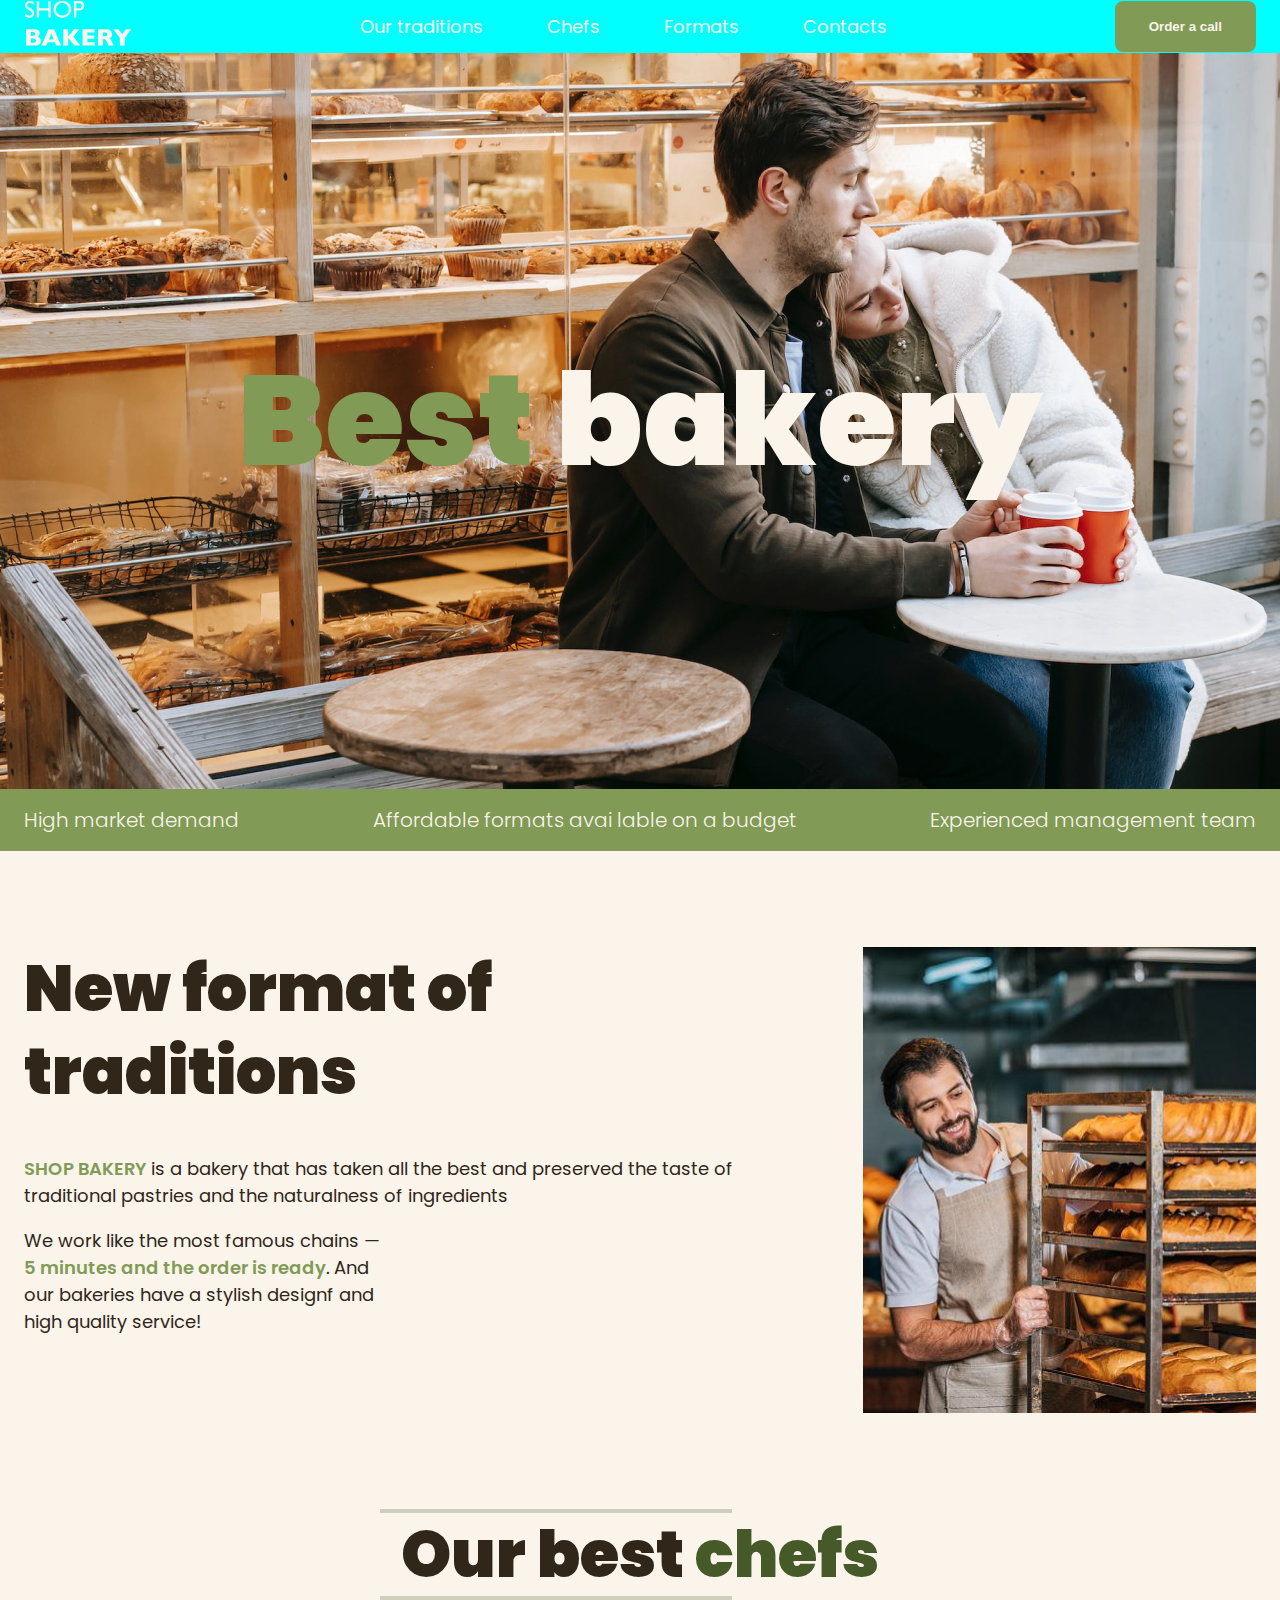
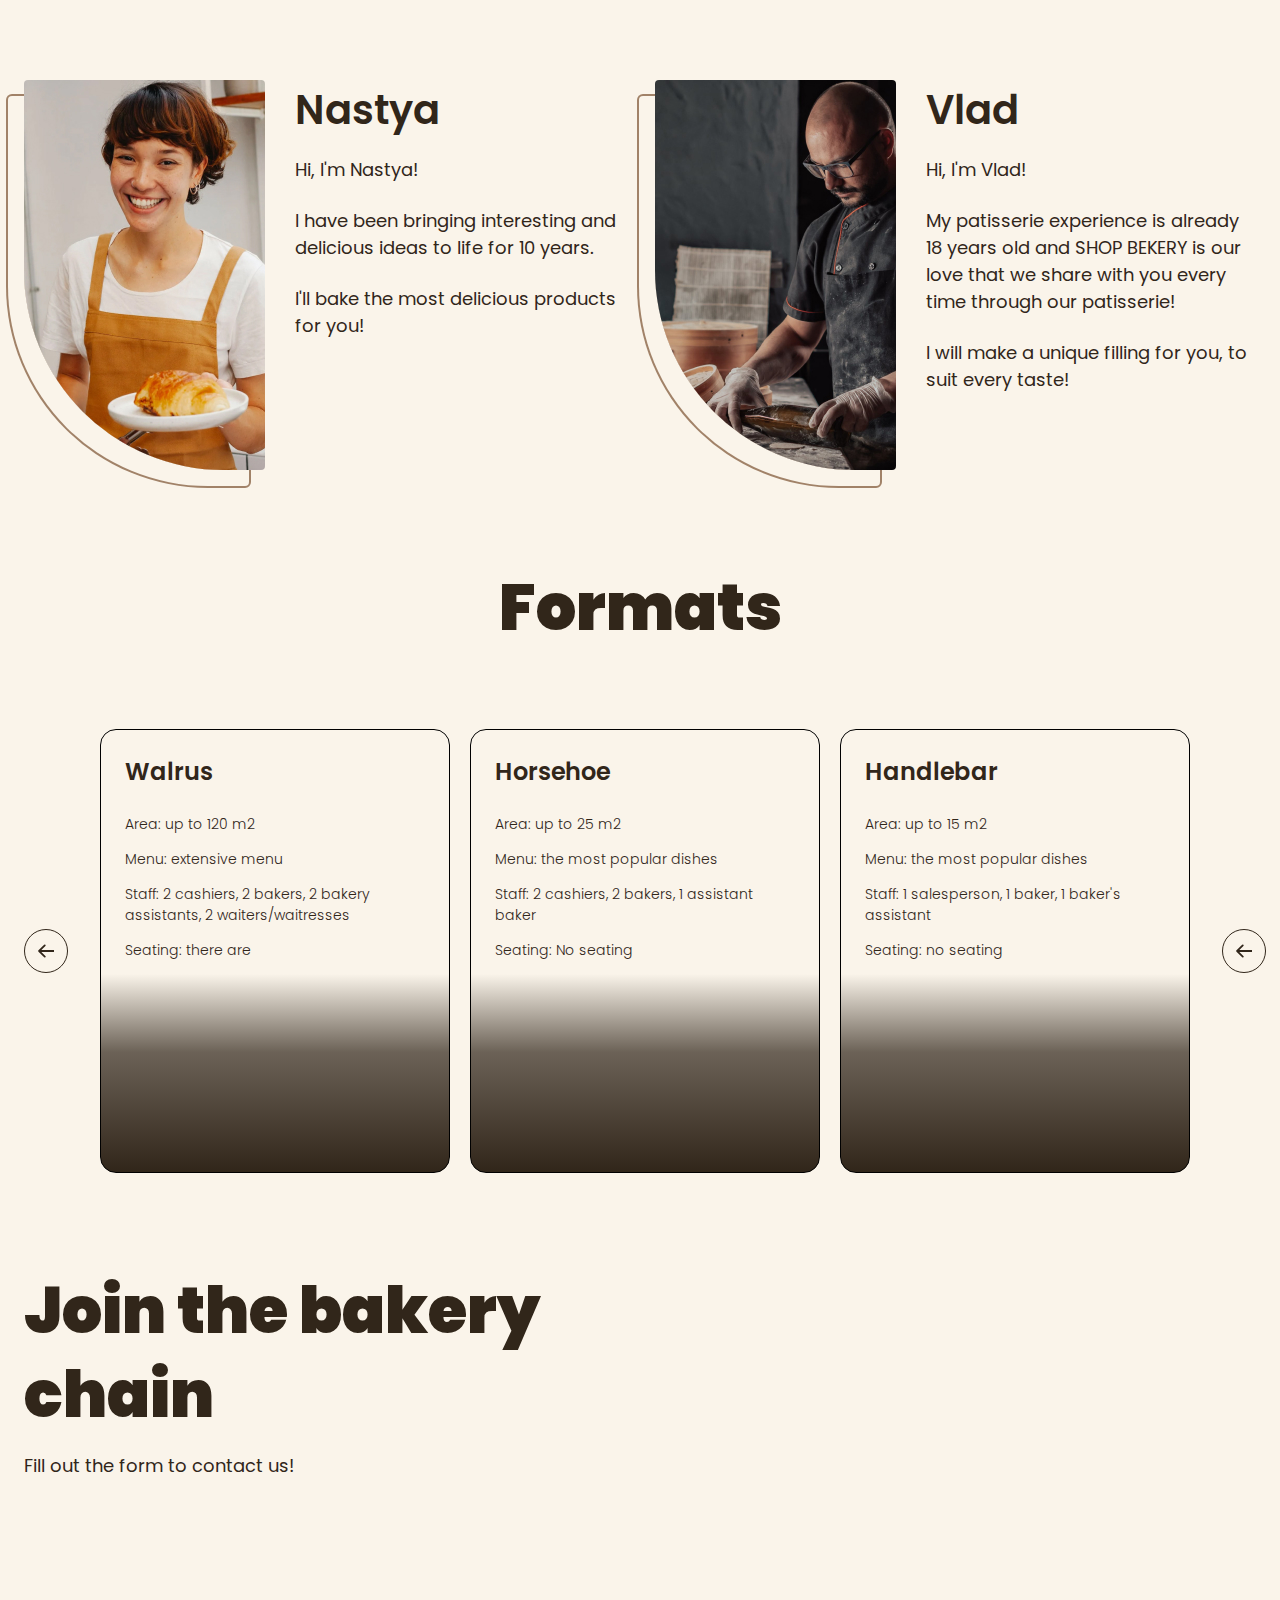
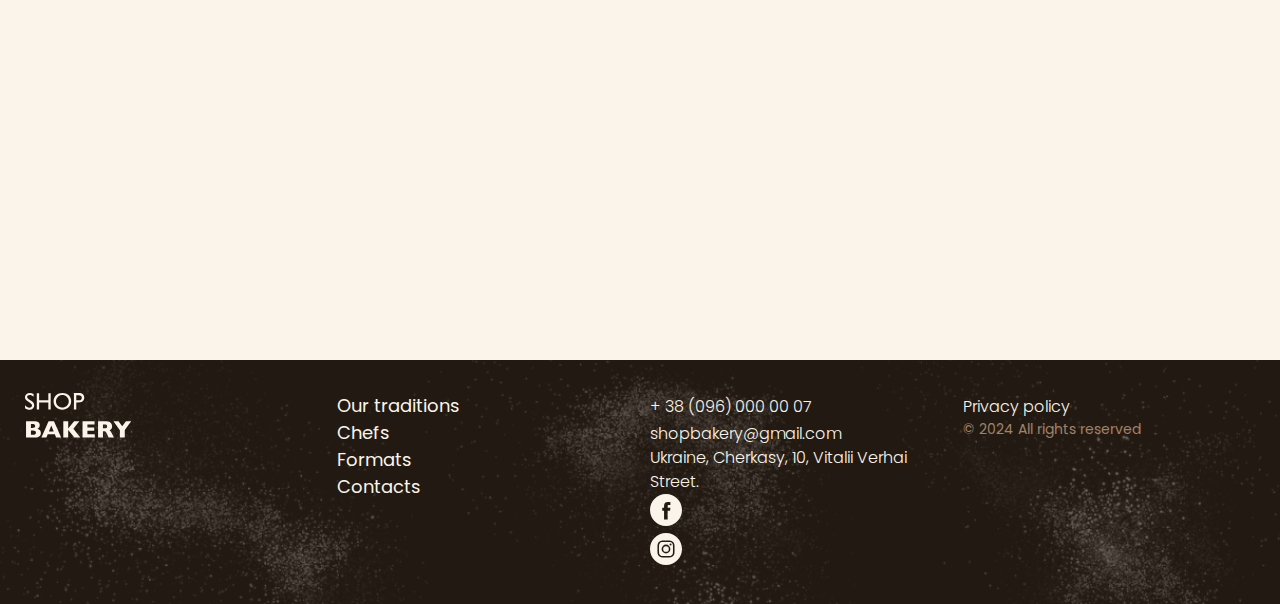
==== commit 73023af1: "SVG elements" ====
--- a/index.html
+++ b/index.html
@@ -8,7 +8,7 @@
     <title>Best bakery</title>
   </head>
   <body>
-    <header>
+    <header style="background-color: aqua">
       <div class="container">
         <div class="header-container">
           <nav class="header-nav">
@@ -80,148 +80,194 @@
       </section>
       <section class="section" id="chef-section">
         <div class="container">
-          <h2 class="chef-title section-title">
+          <h2 class="chef-title section-title centered">
             Our best <span class="accent">chefs</span>
           </h2>
-          <ul>
-            <li>
-              <article>
-                <h3 class="chefs-title">Nastya</h3>
-                <p>Hi, I'm Nastya!</p>
-                <p>
-                  I have been bringing interesting and delicious ideas to life
-                  for 10 years.
-                </p>
-                <p>I'll bake the most delicious products for you!</p>
-              </article>
-            </li>
-            <li>
-              <article>
-                <h3 class="chefs-title">Vlad</h3>
-                <p>Hi, I'm Vlad!</p>
-                <p>
-                  My patisserie experience is already 18 years old and SHOP
-                  BEKERY is our love that we share with you every time through
-                  our patisserie!
-                </p>
-                <p>
-                  I will make a unique filling for you, to suit every taste!
-                </p>
-              </article>
-            </li>
-          </ul>
-        </div>
-      </section>
-      <section class="section" id="formats-section">
-        <div class="container">
-          <h2 class="formats-title section-title">Formats</h2>
-          <ul class="formats-list">
-            <li class="formats-item">
-              <article class="format-card">
-                <h3 class="format-title">Walrus</h3>
-                <div class="format-text">
-                  <p>Area: up to 120 m2</p>
-                  <p>Menu: extensive menu</p>
-                  <p>
-                    Staff: 2 cashiers, 2 bakers, 2 bakery assistants, 2
-                    waiters/waitresses
-                  </p>
-                  <p>Seating: there are</p>
+          <ul class="chef-list">
+            <li class="chefs-item">
+              <article class="chef-card">
+                <img
+                  class="chef-image"
+                  src="./images/nastya-chef.jpg"
+                  alt="Nastya is a chef"
+                />
+                <div>
+                  <h3 class="chefs-title">Nastya</h3>
+                  <div class="chef-text">
+                    <p>Hi, I'm Nastya!</p>
+                    <p>
+                      I have been bringing interesting and delicious ideas to
+                      life for 10 years.
+                    </p>
+                    <p>I'll bake the most delicious products for you!</p>
+                  </div>
                 </div>
               </article>
             </li>
-            <li class="formats-item">
-              <article class="format-card">
-                <h3 class="format-title">Horsehoe</h3>
-                <div class="format-text">
-                  <p>Area: up to 25 m2</p>
-                  <p>Menu: the most popular dishes</p>
-                  <p>Staff: 2 cashiers, 2 bakers, 1 assistant baker</p>
-                  <p>Seating: No seating</p>
-                </div>
-              </article>
-            </li>
-            <li class="formats-item">
-              <article class="format-card">
-                <h3 class="format-title">Handlebar</h3>
-                <div class="format-text">
-                  <p>Area: up to 15 m2</p>
-                  <p>Menu: the most popular dishes</p>
-                  <p>Staff: 1 salesperson, 1 baker, 1 baker's assistant</p>
-                  <p>Seating: no seating</p>
+            <li class="chefs-item">
+              <article class="chef-card">
+                <img
+                  class="chef-image"
+                  src="./images/vlad-chef.jpg"
+                  alt="Vlad is a chef"
+                />
+                <div>
+                  <h3 class="chefs-title">Vlad</h3>
+                  <div class="chef-text">
+                    <p>Hi, I'm Vlad!</p>
+                    <p>
+                      My patisserie experience is already 18 years old and SHOP
+                      BEKERY is our love that we share with you every time
+                      through our patisserie!
+                    </p>
+                    <p>
+                      I will make a unique filling for you, to suit every taste!
+                    </p>
+                  </div>
                 </div>
               </article>
             </li>
           </ul>
         </div>
       </section>
-      <section class="section" id="contact-section">
-        <div class="container">
-          <h2 class="contact-title section-title">Join the bakery chain</h2>
-          <p>Fill out the form to contact us!</p>
-          <iframe
-            src="https://www.google.com/maps/embed?pb=!1m18!1m12!1m3!1d1297.4601078081112!2d32.01552189050782!3d49.42932237635441!2m3!1f0!2f0!3f0!3m2!1i1024!2i768!4f13.1!3m3!1m2!1s0x40d14c6cf9648869%3A0x3b1de997a62ae93d!2zQmFrZXJ5INC_0LXQutCw0YDQvdGPLdC60LDQsifRj9GA0L3Rjw!5e0!3m2!1sru!2sua!4v1722512538686!5m2!1sru!2sua"
-            width="603"
-            height="595"
-            allowfullscreen=""
-            loading="lazy"
-            referrerpolicy="no-referrer-when-downgrade"
-          ></iframe>
+      <section class="section" id="formats-section">
+        <div class="container">
+          <h2 class="formats-title section-title centered">Formats</h2>
+          <div class="formats-container">
+            <button class="carousel-button" type="button">
+              <svg width="16" height="16">
+                <use href="./images/icons.svg#icon-arrow"></use>
+              </svg>
+            </button>
+            <ul class="formats-list">
+              <li class="formats-item">
+                <article class="format-card">
+                  <h3 class="format-title">Walrus</h3>
+                  <div class="format-text">
+                    <p>Area: up to 120 m2</p>
+                    <p>Menu: extensive menu</p>
+                    <p>
+                      Staff: 2 cashiers, 2 bakers, 2 bakery assistants, 2
+                      waiters/waitresses
+                    </p>
+                    <p>Seating: there are</p>
+                  </div>
+                </article>
+              </li>
+              <li class="formats-item">
+                <article class="format-card">
+                  <h3 class="format-title">Horsehoe</h3>
+                  <div class="format-text">
+                    <p>Area: up to 25 m2</p>
+                    <p>Menu: the most popular dishes</p>
+                    <p>Staff: 2 cashiers, 2 bakers, 1 assistant baker</p>
+                    <p>Seating: No seating</p>
+                  </div>
+                </article>
+              </li>
+              <li class="formats-item">
+                <article class="format-card">
+                  <h3 class="format-title">Handlebar</h3>
+                  <div class="format-text">
+                    <p>Area: up to 15 m2</p>
+                    <p>Menu: the most popular dishes</p>
+                    <p>Staff: 1 salesperson, 1 baker, 1 baker's assistant</p>
+                    <p>Seating: no seating</p>
+                  </div>
+                </article>
+              </li>
+            </ul>
+            <button class="carousel-button" type="button">
+              <svg width="16" height="16">
+                <use href="./images/icons.svg#icon-arrow"></use>
+              </svg>
+            </button>
+          </div>
+        </div>
+      </section>
+      <section class="contact-section section" id="contact-section">
+        <div class="container">
+          <div class="contact-container">
+            <div class="contact-form">
+              <h2 class="contact-title section-title">Join the bakery chain</h2>
+              <p>Fill out the form to contact us!</p>
+              <!-- form -->
+            </div>
+            <iframe
+              class="contact-map"
+              src="https://www.google.com/maps/embed?pb=!1m18!1m12!1m3!1d1297.4601078081112!2d32.01552189050782!3d49.42932237635441!2m3!1f0!2f0!3f0!3m2!1i1024!2i768!4f13.1!3m3!1m2!1s0x40d14c6cf9648869%3A0x3b1de997a62ae93d!2zQmFrZXJ5INC_0LXQutCw0YDQvdGPLdC60LDQsifRj9GA0L3Rjw!5e0!3m2!1sru!2sua!4v1722512538686!5m2!1sru!2sua"
+              width="603"
+              height="595"
+              allowfullscreen=""
+              loading="lazy"
+              referrerpolicy="no-referrer-when-downgrade"
+            ></iframe>
+          </div>
         </div>
       </section>
       <!-- Maain info -->
     </main>
-    <footer>
+    <footer class="footer">
       <div class="container">
-        <nav>
-          <a href="#">
-            <img src="./images/logo.svg" alt="Best bakery logo" />
-          </a>
-          <ul>
-            <li>
-              <a class="link" href="#traditions-section">Our traditions</a>
-            </li>
-            <li><a class="link" href="#chef-section">Chefs</a></li>
-            <li><a class="link" href="#formats-section">Formats</a></li>
-            <li><a class="link" href="#contact-section">Contacts</a></li>
-          </ul>
-        </nav>
-        <address>
-          <ul>
-            <li>
-              <a class="address-link" href="tel:+380960000007"
-                >+ 38 (096) 000 00 07</a
-              >
-              <!-- tel:+380960000007 сразу звонит на єтот номер -->
-            </li>
-            <li>
-              <a class="address-link" href="mailto:shopbakery@gmail.com"
-                >shopbakery@gmail.com</a
-              >
-            </li>
-            <li>
-              <a
-                class="address-link"
-                href="https://maps.app.goo.gl/RsKXzcXCrXNJucqU8"
-                target="_blank"
-              >
-                Ukraine, Cherkasy, 10, Vitalii Verhai Street.
+        <div class="footer-container">
+          <nav class="footer-nav">
+            <div class="footer-logo">
+              <a href="#">
+                <img src="./images/logo.svg" alt="Best bakery logo" />
               </a>
-            </li>
-            <li>
-              <a href="#">
-                <!-- facebook -->
-              </a>
-            </li>
-            <li>
-              <a href="#">
-                <!-- Instagram -->
-              </a>
-            </li>
-          </ul>
-          <a class="address-link" href="" target="_blank">Privacy policy</a>
-          <p class="address-copyright">&copy; 2024 All rights reserved</p>
-        </address>
+            </div>
+            <ul class="footer-menu">
+              <li>
+                <a class="link" href="#traditions-section">Our traditions</a>
+              </li>
+              <li><a class="link" href="#chef-section">Chefs</a></li>
+              <li><a class="link" href="#formats-section">Formats</a></li>
+              <li><a class="link" href="#contact-section">Contacts</a></li>
+            </ul>
+          </nav>
+          <address class="footer-address">
+            <ul class="address-list">
+              <li>
+                <a class="address-link" href="tel:+380960000007"
+                  >+ 38 (096) 000 00 07
+                </a>
+                <!-- tel:+380960000007 сразу звонит на єтот номер -->
+              </li>
+              <li>
+                <a class="address-link" href="mailto:shopbakery@gmail.com"
+                  >shopbakery@gmail.com
+                </a>
+              </li>
+              <li>
+                <a
+                  class="address-link"
+                  href="https://maps.app.goo.gl/RsKXzcXCrXNJucqU8"
+                  target="_blank"
+                >
+                  Ukraine, Cherkasy, 10, Vitalii Verhai Street.
+                </a>
+              </li>
+              <li>
+                <a href="#">
+                  <svg class="address-icon" width="32" height="32">
+                    <use href="./images/icons.svg#icon-facebook"></use>
+                  </svg>
+                </a>
+              </li>
+              <li>
+                <a href="#">
+                  <svg class="address-icon" width="32" height="32">
+                    <use href="./images/icons.svg#icon-instagram"></use>
+                  </svg>
+                </a>
+              </li>
+            </ul>
+            <div class="address-info">
+              <a class="address-link" href="" target="_blank">Privacy policy</a>
+              <p class="address-copyright">&copy; 2024 All rights reserved</p>
+            </div>
+          </address>
+        </div>
       </div>
     </footer>
   </body>
--- a/css/styles.css
+++ b/css/styles.css
@@ -33,14 +33,16 @@
 :root{
     --color-primary-dark: #31261A;
     --color-primary-light: #FAF4EA;
-    --color-brand-light: #819B57;
+    --color-brand-normal: #819B57;
     --color-brand-dark: #465929;
     --color-brown-light: #A18268;
+    --color-brand-light: #cfcfbc; 
+    
 }
 
 /* Base */
 
-*{
+*, *::after, *::before{
     box-sizing: border-box;
 }
 
@@ -52,6 +54,7 @@
     font-weight: 400;
     line-height: 1.5;
     margin: 0;
+    background-color: var(--color-primary-light);
 }
 
 h1, h2, h3, h4, h5, h6, p{
@@ -68,8 +71,12 @@
     list-style-type: none;
 }
 
+a{
+    display: inline-block;
+}
+
 .section{
-    padding: 48px, 0;
+    padding: 48px 0;
 }
 
 .container{
@@ -107,8 +114,8 @@
     padding: 16px 32px;
     border-radius: 8px;
     font-weight: 600;
-    border: 2px solid var(--color-brand-light);
-    background-color: var(--color-brand-light);
+    border: 2px solid var(--color-brand-normal);
+    background-color: var(--color-brand-normal);
     color: var(--color-primary-light);
     cursor: pointer;
 }
@@ -125,7 +132,7 @@
 }
 
 .link:hover {
-    color: var(--color-brand-light);
+    color: var(--color-brand-normal);
 }
 
 /* Hero section */
@@ -138,12 +145,12 @@
 }
 
 .hero-title .accent{
-    color: var(--color-brand-light);
+    color: var(--color-brand-normal);
 }
 
 .hero-section{
     padding: 272px 0;
-    background-image:  url('../images/couple-in-bakery.jpg');
+    background-image:  url('../images/hero-section-background.jpg');
     background-repeat: no-repeat; 
     background-position: center top;
     background-size: cover;
@@ -166,7 +173,7 @@
 
 .advanteges-section{
     padding: 16px 0;
-    background-color: var(--color-brand-light);
+    background-color: var(--color-brand-normal);
 }
 
 .advanteges-list{
@@ -193,15 +200,16 @@
     gap: 100px;
     justify-content: space-between;
     gap: 40px;
+    padding-top: 96px;
 }
 
 .tradition-title{
     margin-bottom: 42px;
 }
 
-/* .traditions-section {
-    padding-top: 96px;
-} */
+.traditions-section {
+    padding-top: 0;
+}
 
 .section-title{
     font-size: 64px;
@@ -209,12 +217,16 @@
     line-height: 1.3;
 }
 
+.section-title.centered {
+    text-align: center;
+}
+
 .section-title .accent{
     color: var(--color-brand-dark);
 }
 
 .traditions-text .brand-color-text{
-    color: var(--color-brand-light);
+    color: var(--color-brand-normal);
     font-weight: 600;
 }
 
@@ -229,7 +241,21 @@
 /* Chefs section */
 
 .chef-title{
-    margin-bottom: 80px;
+    max-width: 520px;
+    margin: 0 auto 80px;
+}
+
+.chef-image{
+    border-radius: 4px 4px 4px 200px;
+    box-shadow: -16px 16px 0 0 var(--color-primary-light), -16px 16px 0 2px var(--color-brown-light);
+}
+
+.chef-title::before, .chef-title::after {
+    display: block;
+    content: '';
+    width: 352px;
+    border: 2px solid var(--color-brand-light);
+
 }
 
 .chefs-title{
@@ -238,12 +264,43 @@
     margin-bottom: 16px;
 }
 
+.chef-list{
+    display: flex;
+    gap: 40px 30px;
+    flex-wrap: wrap ;
+}
+
+.chefs-item{
+    flex-basis: calc((100% - 30px)/2);
+}
+
+.chef-card{
+    display: flex;
+    gap: 30px;
+}
+
+.chef-text p{
+    margin-bottom: 24px;
+}
+
+.chef-text p:last-child {
+    margin-bottom: 0;
+}
+
 /* Formats-section */
 
+.formats-container{
+    display: flex;
+    align-items: center;
+    gap: 32px;
+}
+
 .format-card{
+    height: 444px;
     border-radius: 16px;
     border: 1px solid black;  /*remove*/
     padding: 24px;
+    background-image: linear-gradient(180deg, rgba(49, 38, 26, 0) 55.21%, rgba(49, 38, 26, 0.71) 72.92%, var(--color-primary-dark) 100%);
 }
 
 .formats-list{
@@ -273,13 +330,86 @@
     width: 300px; /*??????*/
 }
 
+/* Carousel */
+
+.carousel-button{
+    display: flex;
+    align-items: center;
+    justify-content: center;
+    width: 44px;
+    height: 44px;
+    padding: 0;
+    fill: var(--color-primary-dark);
+    border-radius: 50%;
+    background-color: transparent;
+    border: 1px solid var(--color-primary-dark);
+    cursor: pointer;
+    flex-shrink: 0;
+}
+
+.carousel-button:hover{
+    background-color: var(--color-primary-dark);
+    fill: var(--color-primary-light);
+}
+
+
 /* Contact section */
+
+.contact-section{
+    padding-bottom: 96px;
+}
+
+.contact-container{
+    display: flex;
+    gap: 32px;
+}
+
+.contact-map{
+    flex-shrink: 0;
+    border: none;
+    border-radius: 16px;
+}
 
 .contact-title{
     margin-bottom: 16px;
 }
 
 /* Footer */
+
+.footer{
+    background-image: url('../images/footer-background.png');
+    background-repeat: no-repeat;
+    background-position: center;
+    background-size: cover;
+    background-color: var(--color-primary-dark);
+    padding: 32px 0;
+
+}
+
+.footer-container{
+    display: flex;
+    gap: 20px;
+}
+
+.footer-nav{
+    display: flex;
+    flex-basis: 50%;
+    gap: 20px;
+}
+
+.footer-logo{
+    flex-basis: 50%;
+}
+
+.footer-menu{
+    flex-basis: 50%;
+}
+
+.footer-address{
+    display: flex;
+    flex-basis: 50%;
+    gap: 20px;
+}
 
 .address-link{
     font-weight: 300;
@@ -289,10 +419,28 @@
 }
 
 .address-link:hover {
-    color: var(--color-brand-light);
+    color: var(--color-brand-normal);
+}
+
+.address-icon{
+    fill: var(--color-primary-light);
+}
+
+.address-icon:hover {
+    fill: var(--color-brand-normal);
 }
 
 .address-copyright{
     font-size: 14px;
     color: var(--color-brown-light);
-}+    margin-bottom: 0;
+}
+
+.address-list{
+    flex-basis: 50%;
+}
+
+.address-info{
+    flex-basis: 50%;
+}
+
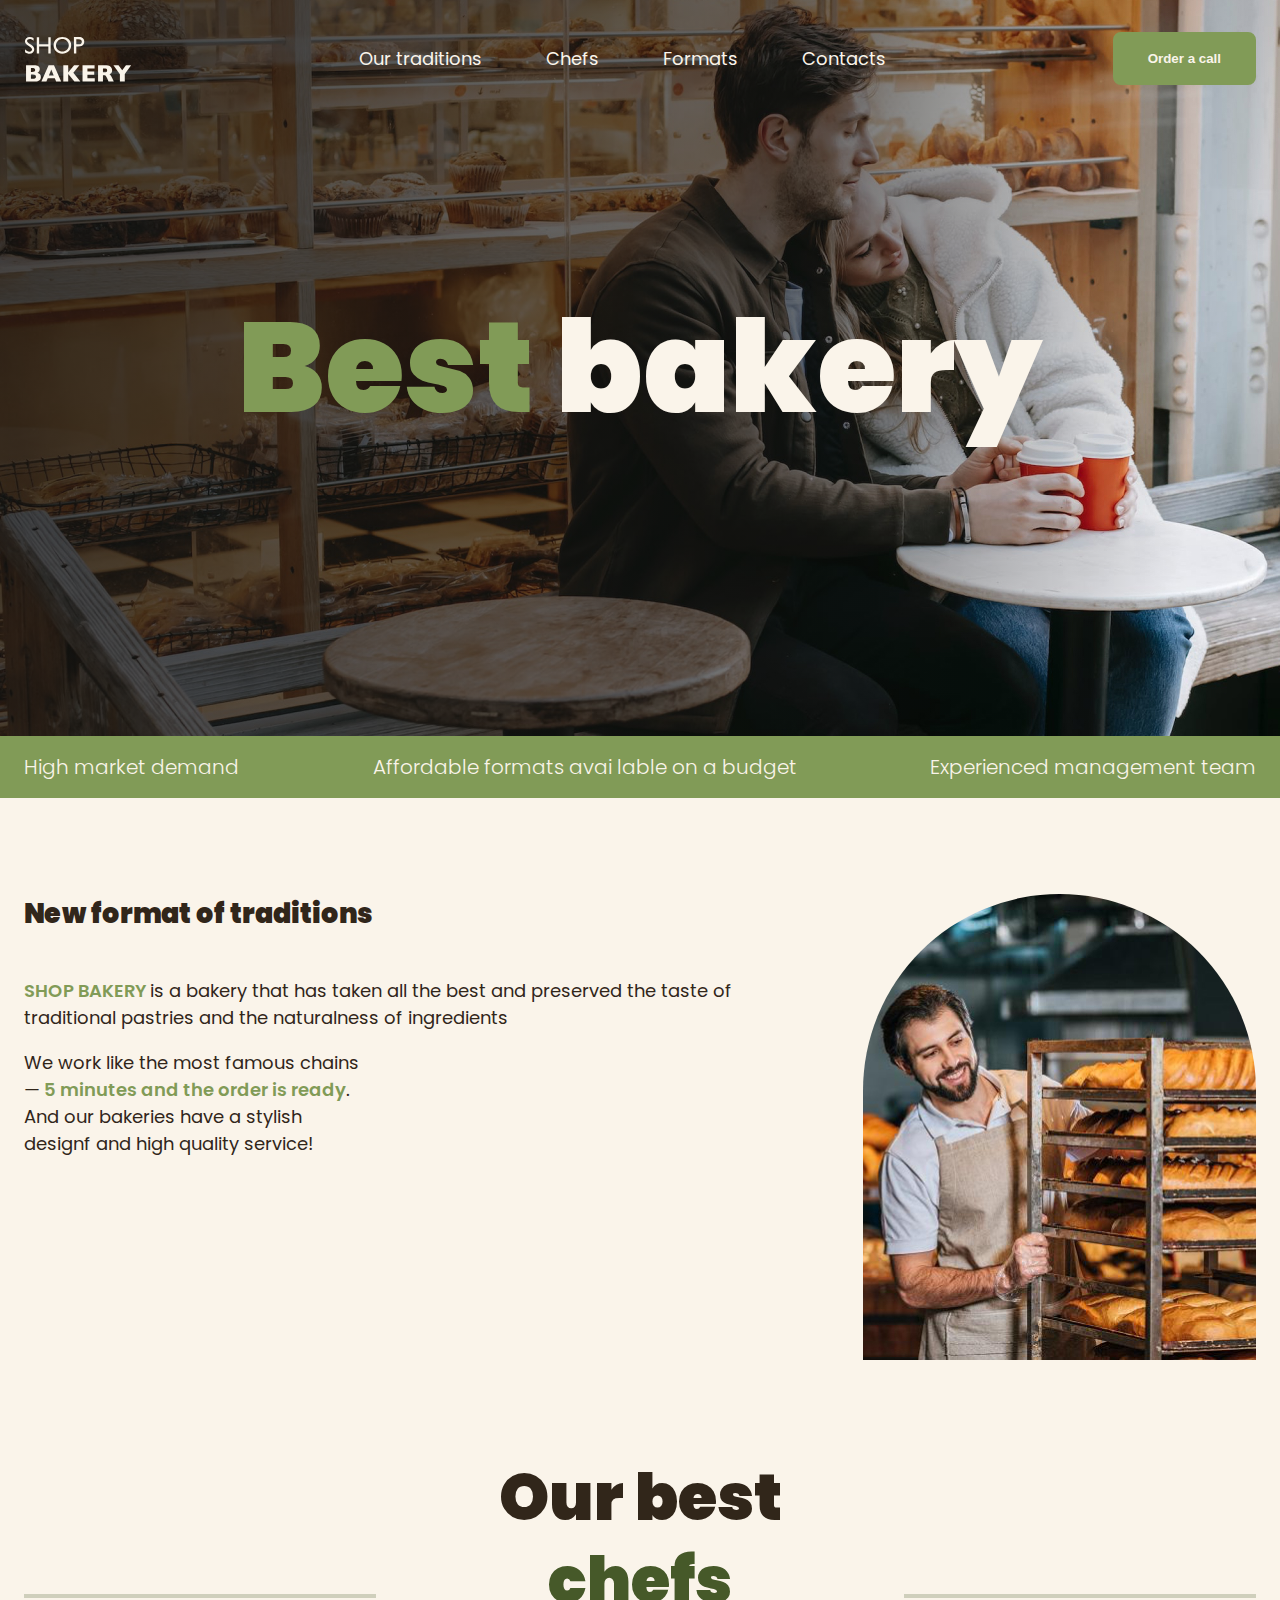
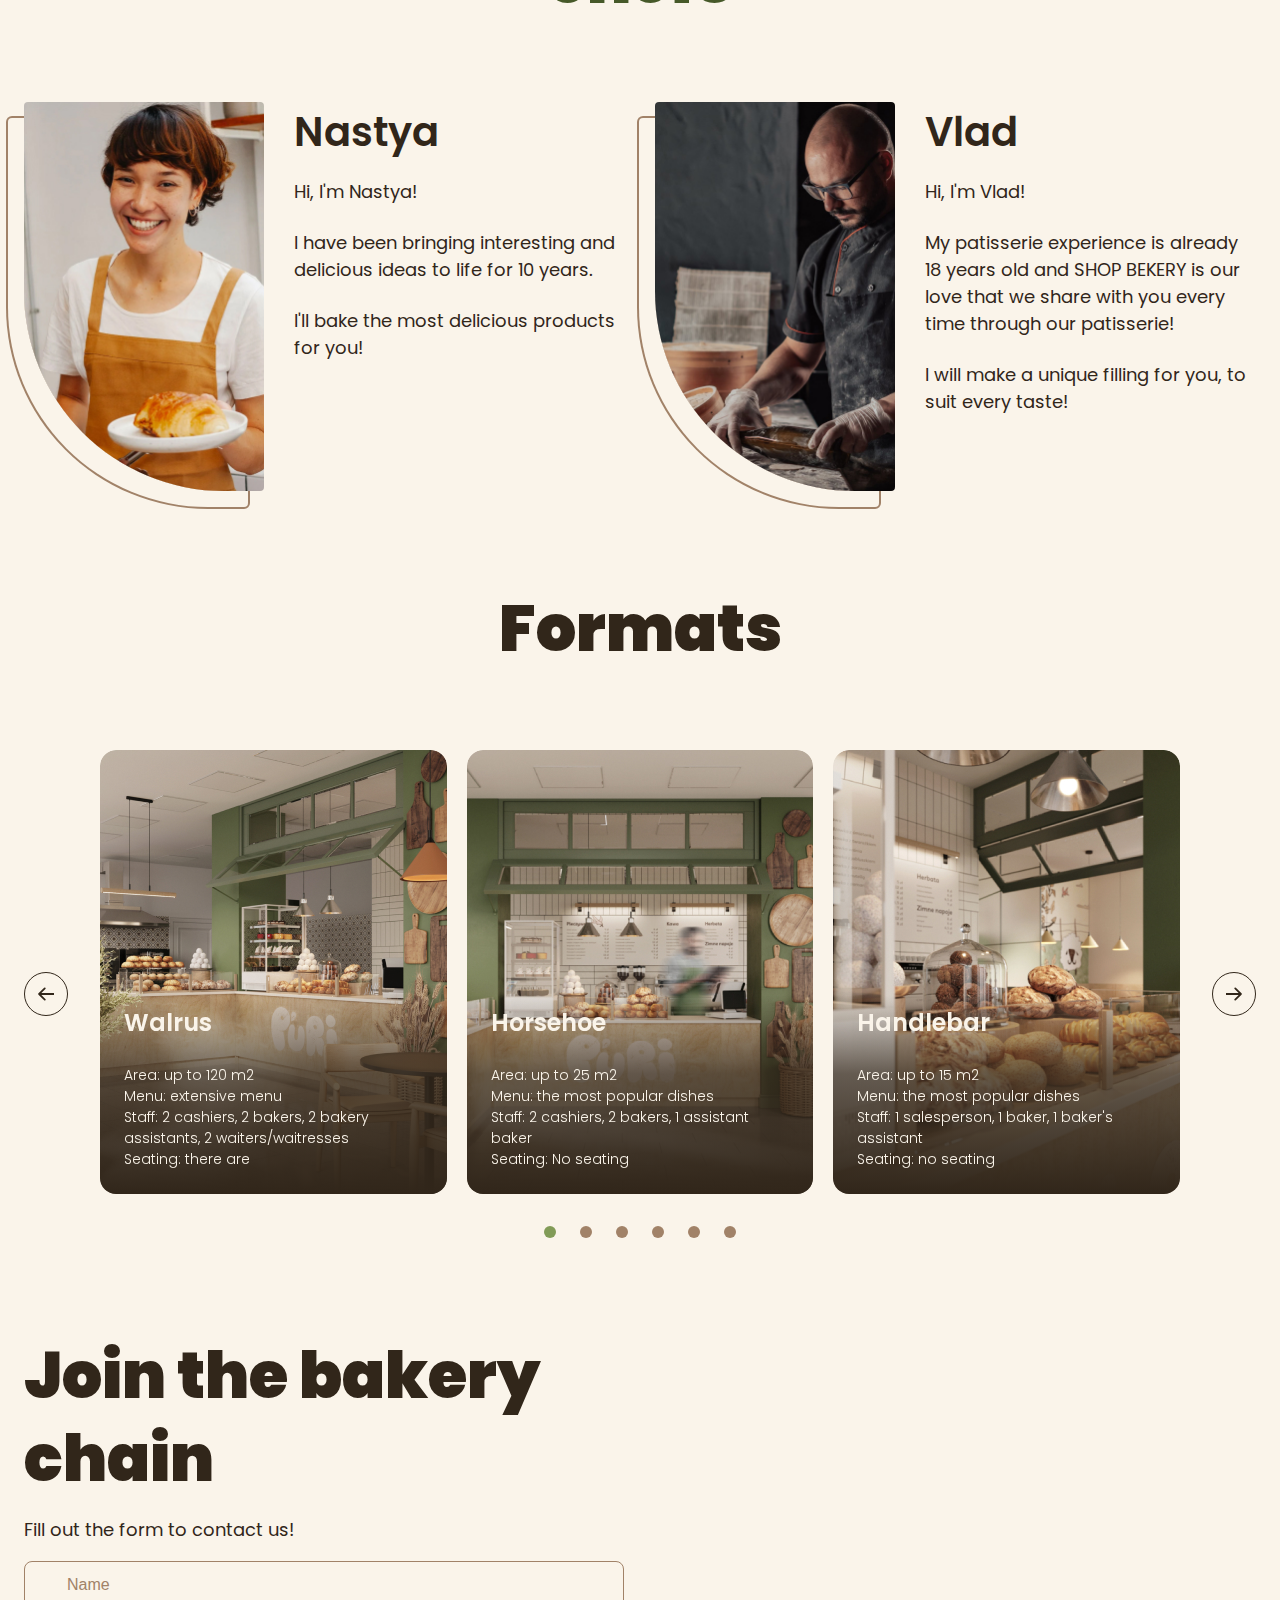
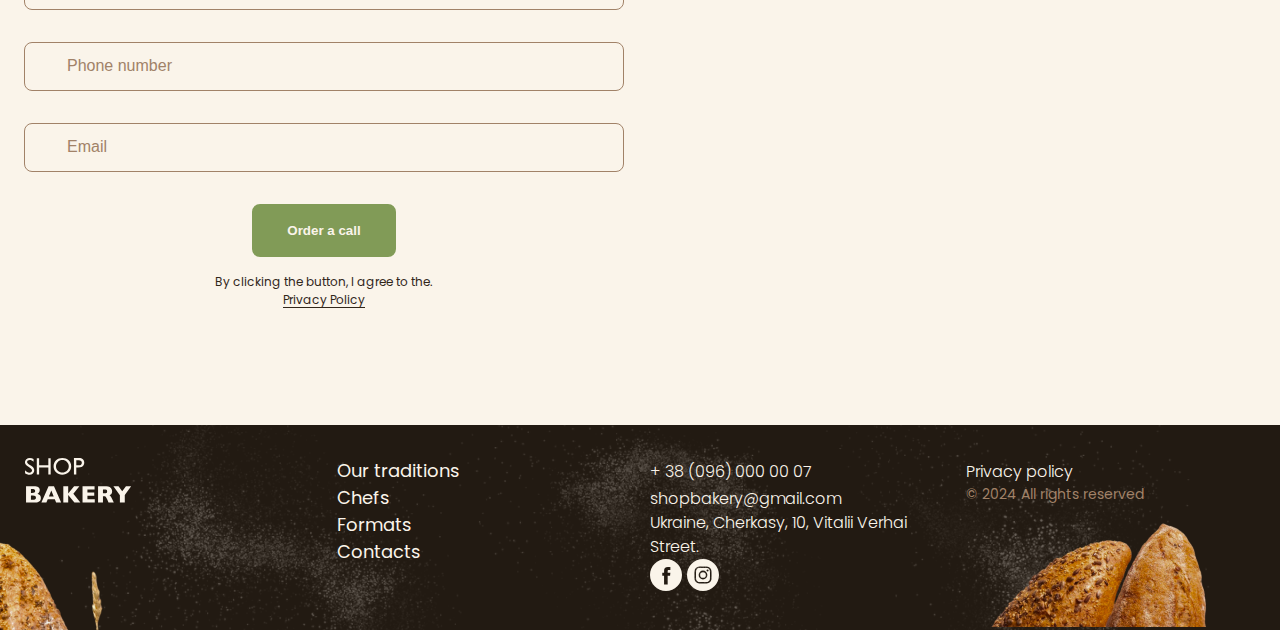
==== commit 2f79d618: "пп" ====
--- a/index.html
+++ b/index.html
@@ -4,18 +4,22 @@
     <meta charset="UTF-8" />
     <meta http-equiv="X-UA-Compatible" content="IE=edge" />
     <meta name="viewport" content="width=device-width, initial-scale=1.0" />
-    <link rel="stylesheet" href="./css/styles.css" />
+    <link rel="stylesheet" href="./css/main.min.css" />
+    <link
+      rel="stylesheet"
+      href="https://cdn.jsdelivr.net/npm/swiper@11/swiper-bundle.min.css"
+    />
     <title>Best bakery</title>
   </head>
   <body>
-    <header style="background-color: aqua">
+    <header class="header">
       <div class="container">
-        <div class="header-container">
-          <nav class="header-nav">
+        <div class="header__container">
+          <nav class="header__nav">
             <a href="/">
               <img src="./images/logo.svg" alt="Best bakery logo" />
             </a>
-            <ul class="header-menu">
+            <ul class="header__menu">
               <li>
                 <a class="link" href="#traditions-section">Our traditions</a>
               </li>
@@ -28,7 +32,19 @@
               </li>
             </ul>
           </nav>
-          <button type="button" class="button">Order a call</button>
+          <button type="button" class="header__button button modal-btn-open">
+            Order a call
+          </button>
+          <button class="header__burger menu-btn-open" type="button">
+            <svg width="24" height="24">
+              <use href="./images/icons.svg#icon-burger-menu"></use>
+            </svg>
+          </button>
+          <div class="mobile-menu">
+            <button class="mobile-menu__btn-close menu-btn-close" type="button">
+              CLOSE
+            </button>
+          </div>
         </div>
       </div>
       <!-- Button order buy -->
@@ -36,148 +52,249 @@
     <main>
       <section class="hero-section">
         <div class="container">
-          <h1 class="hero-title"><span class="accent">Best</span> bakery</h1>
+          <h1 class="hero-section__title">
+            <span class="text-brand">Best</span> bakery
+          </h1>
+          <button
+            type="button"
+            class="hero-section__button button modal-btn-open"
+          >
+            Order a call
+          </button>
+        </div>
+      </section>
+      <section class="advanteges-section">
+        <div class="container">
+          <h2 class="visually-hidden">Our advantages</h2>
+          <ul class="advanteges-section__list">
+            <li class="advanteges-section__item">High market demand</li>
+            <li class="advanteges-section__item">
+              Affordable formats avai lable on a budget
+            </li>
+            <li class="advanteges-section__item">
+              Experienced management team
+            </li>
+          </ul>
         </div>
       </section>
       <section class="traditions-section section" id="traditions-section">
-        <section class="advanteges-section">
-          <div class="container">
-            <h2 class="visually-hidden">Our advantages</h2>
-            <ul class="advanteges-list">
-              <li class="advanteges-item">High market demand</li>
-              <li class="advanteges-item">
-                Affordable formats avai lable on a budget
-              </li>
-              <li class="advanteges-item">Experienced management team</li>
-            </ul>
-          </div>
-        </section>
         <div class="container">
-          <div class="traditions-container">
-            <div class="tradition-content">
-              <h2 class="tradition-title section-title">
+          <div class="traditions-section__container">
+            <div class="traditions-section__content">
+              <h2 class="traditions-section__title section-title">
                 New format of traditions
               </h2>
-              <p class="traditions-text">
-                <span class="brand-color-text uppercase">Shop bakery</span> is a
-                bakery that has taken all the best and preserved the taste of
-                traditional pastries and the naturalness of ingredients
+              <p>
+                <span class="text-brand text-bold text-uppercase"
+                  >Shop bakery
+                </span>
+                is a bakery that has taken all the best and preserved the taste
+                of traditional pastries and the naturalness of ingredients
               </p>
-              <p class="traditions-text limited">
+              <p
+                class="traditions-section__text traditions-section__text--limited"
+              >
                 We work like the most famous chains —
-                <span class="brand-color-text"
+                <span class="text-brand text-bold"
                   >5 minutes and the order is ready</span
                 >. And our bakeries have a stylish designf and high quality
                 service!
               </p>
             </div>
             <img
+              class="traditions-section__image"
+              srcset="./images/baker-man.jpg 1x, ./images/baker-man@2x.jpg 2x"
               src="./images/baker-man.jpg"
               alt="A male baker looks at a loaf of bread "
             />
           </div>
         </div>
       </section>
-      <section class="section" id="chef-section">
+      <section class="chefs-section section" id="chef-section">
         <div class="container">
-          <h2 class="chef-title section-title centered">
-            Our best <span class="accent">chefs</span>
+          <h2
+            class="chefs-section__title section__title section__title--centered"
+          >
+            Our best <br />
+            <span class="text-brand-dark">chefs</span>
           </h2>
-          <ul class="chef-list">
-            <li class="chefs-item">
+          <ul class="chefs-section__list">
+            <li class="chefs-section__item">
               <article class="chef-card">
                 <img
-                  class="chef-image"
+                  class="chef-card__image"
                   src="./images/nastya-chef.jpg"
                   alt="Nastya is a chef"
                 />
                 <div>
-                  <h3 class="chefs-title">Nastya</h3>
-                  <div class="chef-text">
-                    <p>Hi, I'm Nastya!</p>
-                    <p>
-                      I have been bringing interesting and delicious ideas to
-                      life for 10 years.
-                    </p>
-                    <p>I'll bake the most delicious products for you!</p>
-                  </div>
+                  <h3 class="chef-card__title">Nastya</h3>
+                  <p class="chef-card__text">Hi, I'm Nastya!</p>
+                  <p class="chef-card__text">
+                    I have been bringing interesting and delicious ideas to life
+                    for 10 years.
+                  </p>
+                  <p class="chef-card__text">
+                    I'll bake the most delicious products for you!
+                  </p>
                 </div>
               </article>
             </li>
-            <li class="chefs-item">
+            <li class="chefs-section__item">
               <article class="chef-card">
                 <img
-                  class="chef-image"
+                  class="chef-card__image"
                   src="./images/vlad-chef.jpg"
                   alt="Vlad is a chef"
                 />
                 <div>
-                  <h3 class="chefs-title">Vlad</h3>
-                  <div class="chef-text">
-                    <p>Hi, I'm Vlad!</p>
-                    <p>
-                      My patisserie experience is already 18 years old and SHOP
-                      BEKERY is our love that we share with you every time
-                      through our patisserie!
-                    </p>
-                    <p>
-                      I will make a unique filling for you, to suit every taste!
-                    </p>
-                  </div>
+                  <h3 class="chef-card__title">Vlad</h3>
+                  <p class="chef-card__text">Hi, I'm Vlad!</p>
+                  <p class="chef-card__text">
+                    My patisserie experience is already 18 years old and SHOP
+                    BEKERY is our love that we share with you every time through
+                    our patisserie!
+                  </p>
+                  <p class="chef-card__text">
+                    I will make a unique filling for you, to suit every taste!
+                  </p>
                 </div>
               </article>
             </li>
           </ul>
         </div>
       </section>
-      <section class="section" id="formats-section">
+      <section class="formats-section section" id="formats-section">
         <div class="container">
-          <h2 class="formats-title section-title centered">Formats</h2>
-          <div class="formats-container">
-            <button class="carousel-button" type="button">
+          <h2
+            class="formats-section__title section__title section__title--centered"
+          >
+            Formats
+          </h2>
+          <div class="formats-section__slider">
+            <button
+              class="formats-section__button carousel-button carousel-button--prev"
+              type="button"
+            >
               <svg width="16" height="16">
                 <use href="./images/icons.svg#icon-arrow"></use>
               </svg>
             </button>
-            <ul class="formats-list">
-              <li class="formats-item">
-                <article class="format-card">
-                  <h3 class="format-title">Walrus</h3>
-                  <div class="format-text">
-                    <p>Area: up to 120 m2</p>
-                    <p>Menu: extensive menu</p>
-                    <p>
-                      Staff: 2 cashiers, 2 bakers, 2 bakery assistants, 2
-                      waiters/waitresses
-                    </p>
-                    <p>Seating: there are</p>
-                  </div>
-                </article>
-              </li>
-              <li class="formats-item">
-                <article class="format-card">
-                  <h3 class="format-title">Horsehoe</h3>
-                  <div class="format-text">
-                    <p>Area: up to 25 m2</p>
-                    <p>Menu: the most popular dishes</p>
-                    <p>Staff: 2 cashiers, 2 bakers, 1 assistant baker</p>
-                    <p>Seating: No seating</p>
-                  </div>
-                </article>
-              </li>
-              <li class="formats-item">
-                <article class="format-card">
-                  <h3 class="format-title">Handlebar</h3>
-                  <div class="format-text">
-                    <p>Area: up to 15 m2</p>
-                    <p>Menu: the most popular dishes</p>
-                    <p>Staff: 1 salesperson, 1 baker, 1 baker's assistant</p>
-                    <p>Seating: no seating</p>
-                  </div>
-                </article>
-              </li>
-            </ul>
-            <button class="carousel-button" type="button">
+            <div class="formats-section__container swiper-container">
+              <ul class="formats-section__list swiper-wrapper">
+                <li class="swiper-slide">
+                  <article class="format-card">
+                    <img
+                      class="format-card__image"
+                      src="./images/walrus-format.jpg"
+                      alt="walrus format"
+                    />
+                    <h3 class="format-card__title">Walrus</h3>
+                    <div class="format-card__text">
+                      <p>Area: up to 120 m2</p>
+                      <p>Menu: extensive menu</p>
+                      <p>
+                        Staff: 2 cashiers, 2 bakers, 2 bakery assistants, 2
+                        waiters/waitresses
+                      </p>
+                      <p>Seating: there are</p>
+                    </div>
+                  </article>
+                </li>
+                <li class="swiper-slide">
+                  <article class="format-card">
+                    <img
+                      class="format-card__image"
+                      src="./images/horseshoe-format.jpg"
+                      alt="horseshoe format"
+                    />
+                    <h3 class="format-card__title">Horsehoe</h3>
+                    <div class="format-card__text">
+                      <p>Area: up to 25 m2</p>
+                      <p>Menu: the most popular dishes</p>
+                      <p>Staff: 2 cashiers, 2 bakers, 1 assistant baker</p>
+                      <p>Seating: No seating</p>
+                    </div>
+                  </article>
+                </li>
+                <li class="swiper-slide">
+                  <article class="format-card">
+                    <img
+                      class="format-card__image"
+                      src="./images/handlebar-format.jpg"
+                      alt="handlebar format"
+                    />
+                    <h3 class="format-card__title">Handlebar</h3>
+                    <div class="format-card__text">
+                      <p>Area: up to 15 m2</p>
+                      <p>Menu: the most popular dishes</p>
+                      <p>Staff: 1 salesperson, 1 baker, 1 baker's assistant</p>
+                      <p>Seating: no seating</p>
+                    </div>
+                  </article>
+                </li>
+                <li class="swiper-slide">
+                  <article class="format-card">
+                    <img
+                      class="format-card__image"
+                      src="./images/walrus-format.jpg"
+                      alt="walrus format"
+                    />
+                    <h3 class="format-card__title">Walrus</h3>
+                    <div class="format-card__text">
+                      <p>Area: up to 120 m2</p>
+                      <p>Menu: extensive menu</p>
+                      <p>
+                        Staff: 2 cashiers, 2 bakers, 2 bakery assistants, 2
+                        waiters/waitresses
+                      </p>
+                      <p>Seating: there are</p>
+                    </div>
+                  </article>
+                </li>
+                <li class="swiper-slide">
+                  <article class="format-card">
+                    <img
+                      class="format-card__image"
+                      src="./images/horseshoe-format.jpg"
+                      alt="horseshoe format"
+                    />
+                    <h3 class="format-card__title">Horsehoe</h3>
+                    <div class="format-card__text">
+                      <p>Area: up to 25 m2</p>
+                      <p>Menu: the most popular dishes</p>
+                      <p>Staff: 2 cashiers, 2 bakers, 1 assistant baker</p>
+                      <p>Seating: No seating</p>
+                    </div>
+                  </article>
+                </li>
+                <li class="swiper-slide">
+                  <article class="format-card">
+                    <img
+                      class="format-card__image"
+                      src="./images/handlebar-format.jpg"
+                      alt="handlebar format"
+                    />
+                    <h3 class="format-card__title">Handlebar</h3>
+                    <div class="format-card__text">
+                      <p>Area: up to 15 m2</p>
+                      <p>Menu: the most popular dishes</p>
+                      <p>Staff: 1 salesperson, 1 baker, 1 baker's assistant</p>
+                      <p>Seating: no seating</p>
+                    </div>
+                  </article>
+                </li>
+              </ul>
+              <div class="pagination">
+                <span class="pagination__button"></span>
+                <span class="pagination__button"></span>
+                <span class="pagination__button"></span>
+                <span class="pagination__button"></span>
+              </div>
+            </div>
+            <button
+              class="formats-section__button carousel-button carousel-button--next"
+              type="button"
+            >
               <svg width="16" height="16">
                 <use href="./images/icons.svg#icon-arrow"></use>
               </svg>
@@ -187,17 +304,61 @@
       </section>
       <section class="contact-section section" id="contact-section">
         <div class="container">
-          <div class="contact-container">
-            <div class="contact-form">
-              <h2 class="contact-title section-title">Join the bakery chain</h2>
+          <div class="contact-section__container">
+            <div class="contact-section__form">
+              <h2 class="contact-section__title section__title">
+                Join the bakery chain
+              </h2>
               <p>Fill out the form to contact us!</p>
-              <!-- form -->
+              <form name="contact-form" autocomplete="off">
+                <div class="contact-section__form-field input">
+                  <label class="input__label visually-hidden" for="user-name">
+                    Name
+                  </label>
+                  <input
+                    class="input__control"
+                    type="text"
+                    id="user-name"
+                    name="user-name"
+                    placeholder="Name"
+                  />
+                </div>
+                <div class="contact-section__form-field input">
+                  <label class="input__label visually-hidden" for="user-tel">
+                    Phone number
+                  </label>
+                  <input
+                    class="input__control"
+                    type="tel"
+                    id="user-tel"
+                    name="user-tel"
+                    placeholder="Phone number"
+                  />
+                </div>
+                <div class="contact-section__form-field input">
+                  <label class="input__label visually-hidden" for="user-email">
+                    Email
+                  </label>
+                  <input
+                    class="input__control"
+                    type="email"
+                    id="user-email"
+                    name="user-email"
+                    placeholder="Email"
+                  />
+                </div>
+                <button class="contact-section__button button" type="submit">
+                  Order a call
+                </button>
+                <p class="form-terms">
+                  By clicking the button, I agree to the.
+                  <a class="form-terms__link" href="#">Privacy Policy</a>
+                </p>
+              </form>
             </div>
             <iframe
-              class="contact-map"
+              class="contact-section__map"
               src="https://www.google.com/maps/embed?pb=!1m18!1m12!1m3!1d1297.4601078081112!2d32.01552189050782!3d49.42932237635441!2m3!1f0!2f0!3f0!3m2!1i1024!2i768!4f13.1!3m3!1m2!1s0x40d14c6cf9648869%3A0x3b1de997a62ae93d!2zQmFrZXJ5INC_0LXQutCw0YDQvdGPLdC60LDQsifRj9GA0L3Rjw!5e0!3m2!1sru!2sua!4v1722512538686!5m2!1sru!2sua"
-              width="603"
-              height="595"
               allowfullscreen=""
               loading="lazy"
               referrerpolicy="no-referrer-when-downgrade"
@@ -205,18 +366,17 @@
           </div>
         </div>
       </section>
-      <!-- Maain info -->
     </main>
     <footer class="footer">
       <div class="container">
-        <div class="footer-container">
-          <nav class="footer-nav">
-            <div class="footer-logo">
+        <div class="footer__container">
+          <nav class="footer__nav">
+            <div class="footer__logo">
               <a href="#">
                 <img src="./images/logo.svg" alt="Best bakery logo" />
               </a>
             </div>
-            <ul class="footer-menu">
+            <ul class="footer__menu">
               <li>
                 <a class="link" href="#traditions-section">Our traditions</a>
               </li>
@@ -225,50 +385,121 @@
               <li><a class="link" href="#contact-section">Contacts</a></li>
             </ul>
           </nav>
-          <address class="footer-address">
-            <ul class="address-list">
-              <li>
-                <a class="address-link" href="tel:+380960000007"
-                  >+ 38 (096) 000 00 07
-                </a>
-                <!-- tel:+380960000007 сразу звонит на єтот номер -->
-              </li>
-              <li>
-                <a class="address-link" href="mailto:shopbakery@gmail.com"
-                  >shopbakery@gmail.com
-                </a>
-              </li>
-              <li>
-                <a
-                  class="address-link"
-                  href="https://maps.app.goo.gl/RsKXzcXCrXNJucqU8"
-                  target="_blank"
-                >
-                  Ukraine, Cherkasy, 10, Vitalii Verhai Street.
-                </a>
-              </li>
-              <li>
+          <address class="footer__address">
+            <div class="footer__address-contacts">
+              <ul class="footer__address_list">
+                <li>
+                  <a class="footer__address-link" href="tel:+380960000007"
+                    >+ 38 (096) 000 00 07
+                  </a>
+                </li>
+                <li>
+                  <a
+                    class="footer__address-link"
+                    href="mailto:shopbakery@gmail.com"
+                    >shopbakery@gmail.com
+                  </a>
+                </li>
+                <li>
+                  <a
+                    class="footer__address-link"
+                    href="https://maps.app.goo.gl/RsKXzcXCrXNJucqU8"
+                    target="_blank"
+                  >
+                    Ukraine, Cherkasy, 10, Vitalii Verhai Street.
+                  </a>
+                </li>
+              </ul>
+              <div>
                 <a href="#">
-                  <svg class="address-icon" width="32" height="32">
+                  <svg class="footer__address-icon" width="32" height="32">
                     <use href="./images/icons.svg#icon-facebook"></use>
                   </svg>
                 </a>
-              </li>
-              <li>
                 <a href="#">
-                  <svg class="address-icon" width="32" height="32">
+                  <svg class="footer__address-icon" width="32" height="32">
                     <use href="./images/icons.svg#icon-instagram"></use>
                   </svg>
                 </a>
-              </li>
-            </ul>
-            <div class="address-info">
-              <a class="address-link" href="" target="_blank">Privacy policy</a>
-              <p class="address-copyright">&copy; 2024 All rights reserved</p>
+              </div>
+            </div>
+            <div class="footer__address-info">
+              <a class="footer__address-link" href="" target="_blank"
+                >Privacy policy</a
+              >
+              <p class="footer__address-copyright">
+                &copy; 2024 All rights reserved
+              </p>
             </div>
           </address>
         </div>
       </div>
     </footer>
+    <div class="backdrop is-hidden">
+      <div class="modal">
+        <button class="modal__btn-close modal-btn-close" type="button">
+          CLOSE
+        </button>
+        <h2>Order a call</h2>
+        <p>Leave a request and our specialist will contact you!</p>
+        <form name="modal-form" autocomplete="on">
+          <div class="modal__form-field input">
+            <label class="form-label visually-hidden" for="user-name">
+              Name
+            </label>
+            <input
+              class="input__control"
+              type="text"
+              id="user-name"
+              name="user-name"
+              minlength="2"
+              maxlength="20"
+              placeholder="Name"
+              required
+            />
+          </div>
+          <div class="modal__form-field input">
+            <label class="form-label visually-hidden" for="user-tel">
+              Phone number
+            </label>
+            <input
+              class="input__control"
+              type="tel"
+              id="user-tel"
+              name="user-tel"
+              pattern="^\+[0-9]{12}"
+              placeholder="Phone number"
+              required
+            />
+          </div>
+          <div class="modal__form-field input">
+            <label class="form-label visually-hidden" for="user-email">
+              Email
+            </label>
+            <input
+              class="input__control"
+              type="email"
+              id="user-email"
+              name="user-email"
+              placeholder="Email"
+              required
+            />
+          </div>
+          <div class="modal__button-position">
+            <button class="modal__button button" type="submit">
+              Order a call
+            </button>
+          </div>
+          <p class="form-terms">
+            By clicking the button, I agree to the.
+            <a class="form-terms__link" href="#">Privacy Policy</a>
+          </p>
+        </form>
+      </div>
+    </div>
+    <script src="./js/modal.js"></script>
+    <script src="./js/mobile-menu.js"></script>
+    <script src="https://cdn.jsdelivr.net/npm/swiper@11/swiper-bundle.min.js"></script>
+    <script src="./js/formats-slider.js"></script>
   </body>
 </html>
--- a/css/main.min.css
+++ b/css/main.min.css
@@ -0,0 +1 @@
+@font-face{font-display:swap;font-family:"Poppins";font-weight:300;src:url("../fonts/poppins-v21-latin-300.woff2") format("woff2"),url("../fonts/poppins-v21-latin-300.ttf") format("truetype")}@font-face{font-display:swap;font-family:"Poppins";font-weight:400;src:url("../fonts/poppins-v21-latin-regular.woff2") format("woff2"),url("../fonts/poppins-v21-latin-regular.ttf") format("truetype")}@font-face{font-display:swap;font-family:"Poppins";font-weight:600;src:url("../fonts/poppins-v21-latin-600.woff2") format("woff2"),url("../fonts/poppins-v21-latin-600.ttf") format("truetype")}@font-face{font-display:swap;font-family:"Poppins";font-weight:900;src:url("../fonts/poppins-v21-latin-900.woff2") format("woff2"),url("../fonts/poppins-v21-latin-900.ttf") format("truetype")}:root{--color-primary-dark: #31261a;--color-primary-light: #faf4ea;--color-brand-normal: #819b57;--color-brand-dark: #465929;--color-brown-light: #a18268;--color-brand-light: #cfcfbc}.text-brand{color:var(--color-brand-normal)}.text-bold{font-weight:600}.text-uppercase{text-transform:uppercase}.text-brand-dark{color:var(--color-brand-dark)}*,*::after,*::before{-webkit-box-sizing:border-box;box-sizing:border-box}body{color:var(--color-primary-dark);font-family:Poppins,sans-serif;font-size:16px;font-weight:300;line-height:1.5;margin:0;background-color:var(--color-primary-light)}@media screen and (min-width: 768px){body{font-size:18px;font-weight:400}}h1,h2,h3,h4,h5,h6,p{margin-top:0}address{font-style:normal}ul{margin:0;padding:0;list-style-type:none}a{display:inline-block}img{display:block;max-width:100%;height:auto;-o-object-fit:cover;object-fit:cover}.visually-hidden{position:absolute;left:-10000px;top:auto;width:1px;height:1px;overflow:hidden}.chef-card{display:-webkit-box;display:-ms-flexbox;display:flex;-webkit-box-align:start;-ms-flex-align:start;align-items:flex-start;gap:16px}@media screen and (min-width: 1280px){.chef-card{gap:30px}}.chef-card__image{width:140px;border-radius:4px 4px 4px 200px;-webkit-box-shadow:-16px 16px 0 0 var(--color-primary-light),-16px 16px 0 2px var(--color-brown-light);box-shadow:-16px 16px 0 0 var(--color-primary-light),-16px 16px 0 2px var(--color-brown-light)}@media screen and (min-width: 1280px){.chef-card__image{width:240px}}.chef-card__title{font-weight:600;font-size:40px;margin-bottom:16px}.chef-card__text{margin-bottom:24px}.chef-card__text:last-child{margin-bottom:0}.section{padding:20px 0}@media screen and (min-width: 768px){.section{padding:48px 0}}.section__title{font-size:32px;font-weight:900;line-height:1.5}.section__title--centered{text-align:center}@media screen and (min-width: 768px){.section__title{font-size:64px;line-height:1.3}}.header{padding-top:16px;position:absolute;top:0;left:0;width:100%}@media screen and (min-width: 1280px){.header{padding-top:32px}}.header__container{display:-webkit-box;display:-ms-flexbox;display:flex;-webkit-box-align:center;-ms-flex-align:center;align-items:center;gap:40px}.header__nav{display:-webkit-box;display:-ms-flexbox;display:flex;-webkit-box-flex:1;-ms-flex-positive:1;flex-grow:1;-webkit-box-align:center;-ms-flex-align:center;align-items:center;gap:40px}.header__menu{display:none}@media screen and (min-width: 1280px){.header__menu{display:-webkit-box;display:-ms-flexbox;display:flex;-webkit-box-orient:horizontal;-webkit-box-direction:normal;-ms-flex-direction:row;flex-direction:row;gap:64px;-webkit-box-flex:1;-ms-flex-positive:1;flex-grow:1;-webkit-box-pack:center;-ms-flex-pack:center;justify-content:center}}.header__button{display:none}@media screen and (min-width: 1280px){.header__button{display:block}}.header__burger{background-color:rgba(0,0,0,0);border:none;fill:var(--color-primary-light);width:24px;height:24px;padding:0}@media screen and (min-width: 1280px){.header__burger{display:none}}.button{padding:16px 32px;border-radius:8px;font-weight:600;border:3px solid var(--color-brand-normal);background-color:var(--color-brand-normal);color:var(--color-primary-light);cursor:pointer}.button:hover{background-color:var(--color-primary-light);color:var(--color-brand-dark)}.link{text-decoration:none;color:var(--color-primary-light);-webkit-transition:color .3s;transition:color .3s}.link:hover{color:var(--color-brand-normal)}.hero-section{padding:124px 0;background-image:linear-gradient(102.76deg, rgba(18, 18, 17, 0.78) 2.03%, rgba(18, 18, 17, 0.6) 58.46%, rgba(18, 18, 17, 0) 90.36%),url("../images/hero-section-background.jpg");background-repeat:no-repeat;background-position:center top;background-size:cover}@media screen and (min-width: 768px){.hero-section{padding:272px 0}}@media screen and (min-device-pixel-ratio: 2),(-webkit-min-device-pixel-ratio: 2),(min-resolution: 192dpi),(min-resolution: 2dppx){.hero-section{background-image:linear-gradient(102.76deg, rgba(18, 18, 17, 0.78) 2.03%, rgba(18, 18, 17, 0.6) 58.46%, rgba(18, 18, 17, 0) 90.36%),url("../images/hero-section-background@2x.jpg")}}.hero-section__title{margin-bottom:48px;color:var(--color-primary-light);font-weight:900;text-align:center;line-height:1;font-size:67px}@media screen and (min-width: 768px){.hero-section__title{margin-bottom:0;font-size:128px;line-height:1.5}}.hero-section__button{margin:0 auto;display:block}@media screen and (min-width: 1280px){.hero-section__button{display:none}}.advanteges-section{padding:16px 0}.advanteges-section__list{display:-webkit-box;display:-ms-flexbox;display:flex;-webkit-box-orient:vertical;-webkit-box-direction:normal;-ms-flex-direction:column;flex-direction:column;gap:16px;background-color:var(--color-brand-light);border-radius:24px;padding:24px 40px}@media screen and (min-width: 768px){.advanteges-section__list{-webkit-box-orient:horizontal;-webkit-box-direction:normal;-ms-flex-direction:row;flex-direction:row;gap:40px;-webkit-box-pack:justify;-ms-flex-pack:justify;justify-content:space-between;background-color:rgba(0,0,0,0);border-radius:0;padding:0}}.advanteges-section__item{font-size:14px}@media screen and (min-width: 768px){.advanteges-section__item{font-weight:300;font-size:20px;color:var(--color-primary-light)}}@media screen and (min-width: 768px){.advanteges-section{background-color:var(--color-brand-normal)}}.traditions-section{padding-top:0}.traditions-section__container{display:-webkit-box;display:-ms-flexbox;display:flex;-webkit-box-pack:justify;-ms-flex-pack:justify;justify-content:space-between;gap:40px;padding-top:40px}@media screen and (min-width: 768px){.traditions-section__container{padding-top:96px}}.traditions-section__content{max-width:710px}.traditions-section__title{margin-bottom:42px}.traditions-section__text--limited{max-width:340px}.traditions-section__image{display:none}@media screen and (min-width: 768px){.traditions-section__image{display:block;border-radius:400px 400px 0 0}}.chefs-section__title{margin:0 auto 24px;position:relative}@media screen and (min-width: 1280px){.chefs-section__title{margin-bottom:80px}}.chefs-section__title::before,.chefs-section__title::after{display:none;content:"";width:352px;border:2px solid var(--color-brand-light);position:absolute;bottom:24px}@media screen and (min-width: 1280px){.chefs-section__title::before,.chefs-section__title::after{display:block}}.chefs-section__title::before{left:0}.chefs-section__title::after{right:0}.chefs-section__list{display:-webkit-box;display:-ms-flexbox;display:flex;-webkit-box-orient:vertical;-webkit-box-direction:normal;-ms-flex-direction:column;flex-direction:column;gap:20px;-ms-flex-wrap:wrap;flex-wrap:wrap}@media screen and (min-width: 768px){.chefs-section__list{gap:40px 30px;-webkit-box-orient:horizontal;-webkit-box-direction:normal;-ms-flex-direction:row;flex-direction:row}}@media screen and (min-width: 768px){.chefs-section__item{-ms-flex-preferred-size:calc((100% - 30px)/2);flex-basis:calc((100% - 30px)/2)}}.formats-section__title{margin-bottom:80px}.formats-section__slider{display:-webkit-box;display:-ms-flexbox;display:flex;-webkit-box-align:center;-ms-flex-align:center;align-items:center;gap:32px}.formats-section__container{overflow:hidden}.formats-section__list{margin-bottom:32px}.formats-section__button{display:none}@media screen and (min-width: 768px){.formats-section__button{display:-webkit-box;display:-ms-flexbox;display:flex}}.format-card{display:-webkit-box;display:-ms-flexbox;display:flex;-webkit-box-orient:vertical;-webkit-box-direction:normal;-ms-flex-direction:column;flex-direction:column;-webkit-box-pack:end;-ms-flex-pack:end;justify-content:flex-end;position:relative;height:444px;border-radius:16px;padding:24px;background-image:-webkit-gradient(linear, left top, left bottom, color-stop(55.21%, rgba(49, 38, 26, 0)), color-stop(72.92%, rgba(49, 38, 26, 0.71)), to(var(--color-primary-dark)));background-image:linear-gradient(180deg, rgba(49, 38, 26, 0) 55.21%, rgba(49, 38, 26, 0.71) 72.92%, var(--color-primary-dark) 100%);overflow:hidden}.format-card__image{position:absolute;top:0;left:0;width:100%;height:100%;z-index:-1;border-radius:16px}.format-card__title{color:var(--color-primary-light);font-weight:600;font-size:24px}.format-card__text{color:var(--color-primary-light);font-weight:300;font-size:14px}.format-card__text p{width:100%;margin-bottom:0}.carousel-button{display:-webkit-box;display:-ms-flexbox;display:flex;-webkit-box-align:center;-ms-flex-align:center;align-items:center;-webkit-box-pack:center;-ms-flex-pack:center;justify-content:center;width:44px;height:44px;padding:0;fill:var(--color-primary-dark);border-radius:50%;background-color:rgba(0,0,0,0);border:1px solid var(--color-primary-dark);cursor:pointer;-ms-flex-negative:0;flex-shrink:0}.carousel-button--next{-webkit-transform:rotate(180deg);transform:rotate(180deg)}.carousel-button:hover{background-color:var(--color-primary-dark);fill:var(--color-primary-light)}.contact-section{padding-bottom:0}@media screen and (min-width: 768px){.contact-section{padding-bottom:96px}}.contact-section__container{display:-webkit-box;display:-ms-flexbox;display:flex;gap:24px;-webkit-box-orient:vertical;-webkit-box-direction:normal;-ms-flex-direction:column;flex-direction:column}@media screen and (min-width: 768px){.contact-section__container{-webkit-box-orient:horizontal;-webkit-box-direction:normal;-ms-flex-direction:row;flex-direction:row;gap:32px}}.contact-section__title{margin-bottom:16px}.contact-section__map{margin:0 -24px;height:176px;-ms-flex-negative:0;flex-shrink:0;border:none;border-radius:16px}@media screen and (min-width: 768px){.contact-section__map{margin:auto;width:320px;height:595px}}@media screen and (min-width: 1280px){.contact-section__map{width:600px;height:595px}}.contact-section__form-field{margin-bottom:32px}.contact-section__button{display:block;margin:0 auto 16px}.footer{background-image:url("../images/footer-background.png");background-repeat:no-repeat;background-position:center;background-size:cover;background-color:var(--color-primary-dark);padding:32px 0;position:relative}.footer::after,.footer::before{background-repeat:no-repeat;position:absolute;content:"";bottom:0}.footer::before{width:180px;height:120px;left:0;background-image:url("../images/decor-bread-small.png")}.footer::after{width:380px;height:190px;right:0;background-image:url("../images/decor-bread-large.png")}.footer__container{display:-webkit-box;display:-ms-flexbox;display:flex;-webkit-box-orient:vertical;-webkit-box-direction:normal;-ms-flex-direction:column;flex-direction:column;gap:20px}@media screen and (min-width: 768px){.footer__container{-webkit-box-orient:horizontal;-webkit-box-direction:normal;-ms-flex-direction:row;flex-direction:row}}.footer__nav,.footer__address{display:-webkit-box;display:-ms-flexbox;display:flex;gap:20px;-webkit-box-orient:vertical;-webkit-box-direction:normal;-ms-flex-direction:column;flex-direction:column;text-align:center}@media screen and (min-width: 768px){.footer__nav,.footer__address{-webkit-box-orient:horizontal;-webkit-box-direction:normal;-ms-flex-direction:row;flex-direction:row;-ms-flex-preferred-size:50%;flex-basis:50%;text-align:left}}.footer__logo,.footer__menu{-ms-flex-preferred-size:50%;flex-basis:50%}.footer__address-list,.footer__address-info{-ms-flex-preferred-size:50%;flex-basis:50%}.footer__address-link{font-weight:300;font-size:16px;color:var(--color-primary-light);text-decoration:none}.footer__address-link:hover{color:var(--color-brand-normal)}.footer__address-icon{fill:var(--color-primary-light)}.footer__address-icon:hover{fill:var(--color-brand-normal)}.footer__address-copyright{font-size:14px;color:var(--color-brown-light);margin-bottom:0}.backdrop{position:fixed;top:0;left:0;right:0;bottom:0;display:-webkit-box;display:-ms-flexbox;display:flex;-webkit-box-align:center;-ms-flex-align:center;align-items:center;-webkit-box-pack:center;-ms-flex-pack:center;justify-content:center;background-color:rgba(0,0,0,.5);padding:20px;-webkit-transition:opacity .3s,visibility .3s;transition:opacity .3s,visibility .3s}.backdrop.is-hidden{opacity:0;visibility:hidden;pointer-events:none}.modal{padding:48px;position:relative;width:100%;max-width:880px;height:100%;max-height:880px;background-color:var(--color-primary-light);border-radius:32px;overflow:auto}@media screen and (min-width: 1280px){.modal{padding:128px}}.modal__btn-close{position:absolute;top:40px;right:40px}.modal__form-field{margin-bottom:32px}.modal__button{margin:0 auto}.modal__button-position{display:-webkit-box;display:-ms-flexbox;display:flex;-webkit-box-pack:center;-ms-flex-pack:center;justify-content:center}.input{position:relative}.input__label{position:absolute;left:42px;top:16px}.input__control{padding:16px 42px;width:100%;border:1px solid var(--color-brown-light);border-radius:8px;background-color:rgba(0,0,0,0)}.input__control:focus{border:1px solid var(--color-brand-normal);outline:none}.input__control::-webkit-input-placeholder{font-size:16px;line-height:1.17;color:var(--color-brown-light)}.input__control::-moz-placeholder{font-size:16px;line-height:1.17;color:var(--color-brown-light)}.input__control:-ms-input-placeholder{font-size:16px;line-height:1.17;color:var(--color-brown-light)}.input__control::-ms-input-placeholder{font-size:16px;line-height:1.17;color:var(--color-brown-light)}.input__control::placeholder{font-size:16px;line-height:1.17;color:var(--color-brown-light)}.input__control:focus::-webkit-input-placeholder{color:var(--color-primary-dark)}.input__control:focus::-moz-placeholder{color:var(--color-primary-dark)}.input__control:focus:-ms-input-placeholder{color:var(--color-primary-dark)}.input__control:focus::-ms-input-placeholder{color:var(--color-primary-dark)}.input__control:focus::placeholder{color:var(--color-primary-dark)}.form-terms{margin:0 auto;max-width:220px;font-weight:500;font-size:12px;line-height:1.5;text-align:center}.form-terms__link{color:var(--color-primary-dark);text-underline-offset:3px}.container{width:100%;max-width:1288px;margin:0 auto;padding:0 24px}.mobile-menu{position:fixed;top:0;bottom:0;right:0;left:0;background-color:var(--color-primary-light);-webkit-transform:translateX(100%);transform:translateX(100%);-webkit-transition:-webkit-transform .5s;transition:-webkit-transform .5s;transition:transform .5s;transition:transform .5s, -webkit-transform .5s}.mobile-menu.is-open{-webkit-transform:translateX(0);transform:translateX(0)}.mobile-menu__btn-close{position:absolute;top:16px;right:24px;padding:0px 0px;border-radius:8px;font-weight:600;border:3px solid var(--color-brand-normal);background-color:var(--color-brand-normal);color:var(--color-primary-light);cursor:pointer}.pagination{display:-webkit-box;display:-ms-flexbox;display:flex;-webkit-box-pack:center;-ms-flex-pack:center;justify-content:center;gap:24px}.pagination__button{background-color:var(--color-brown-light);width:12px;height:12px;border-radius:50%}.pagination__button--active{background-color:var(--color-brand-normal)}/*# sourceMappingURL=main.min.css.map */